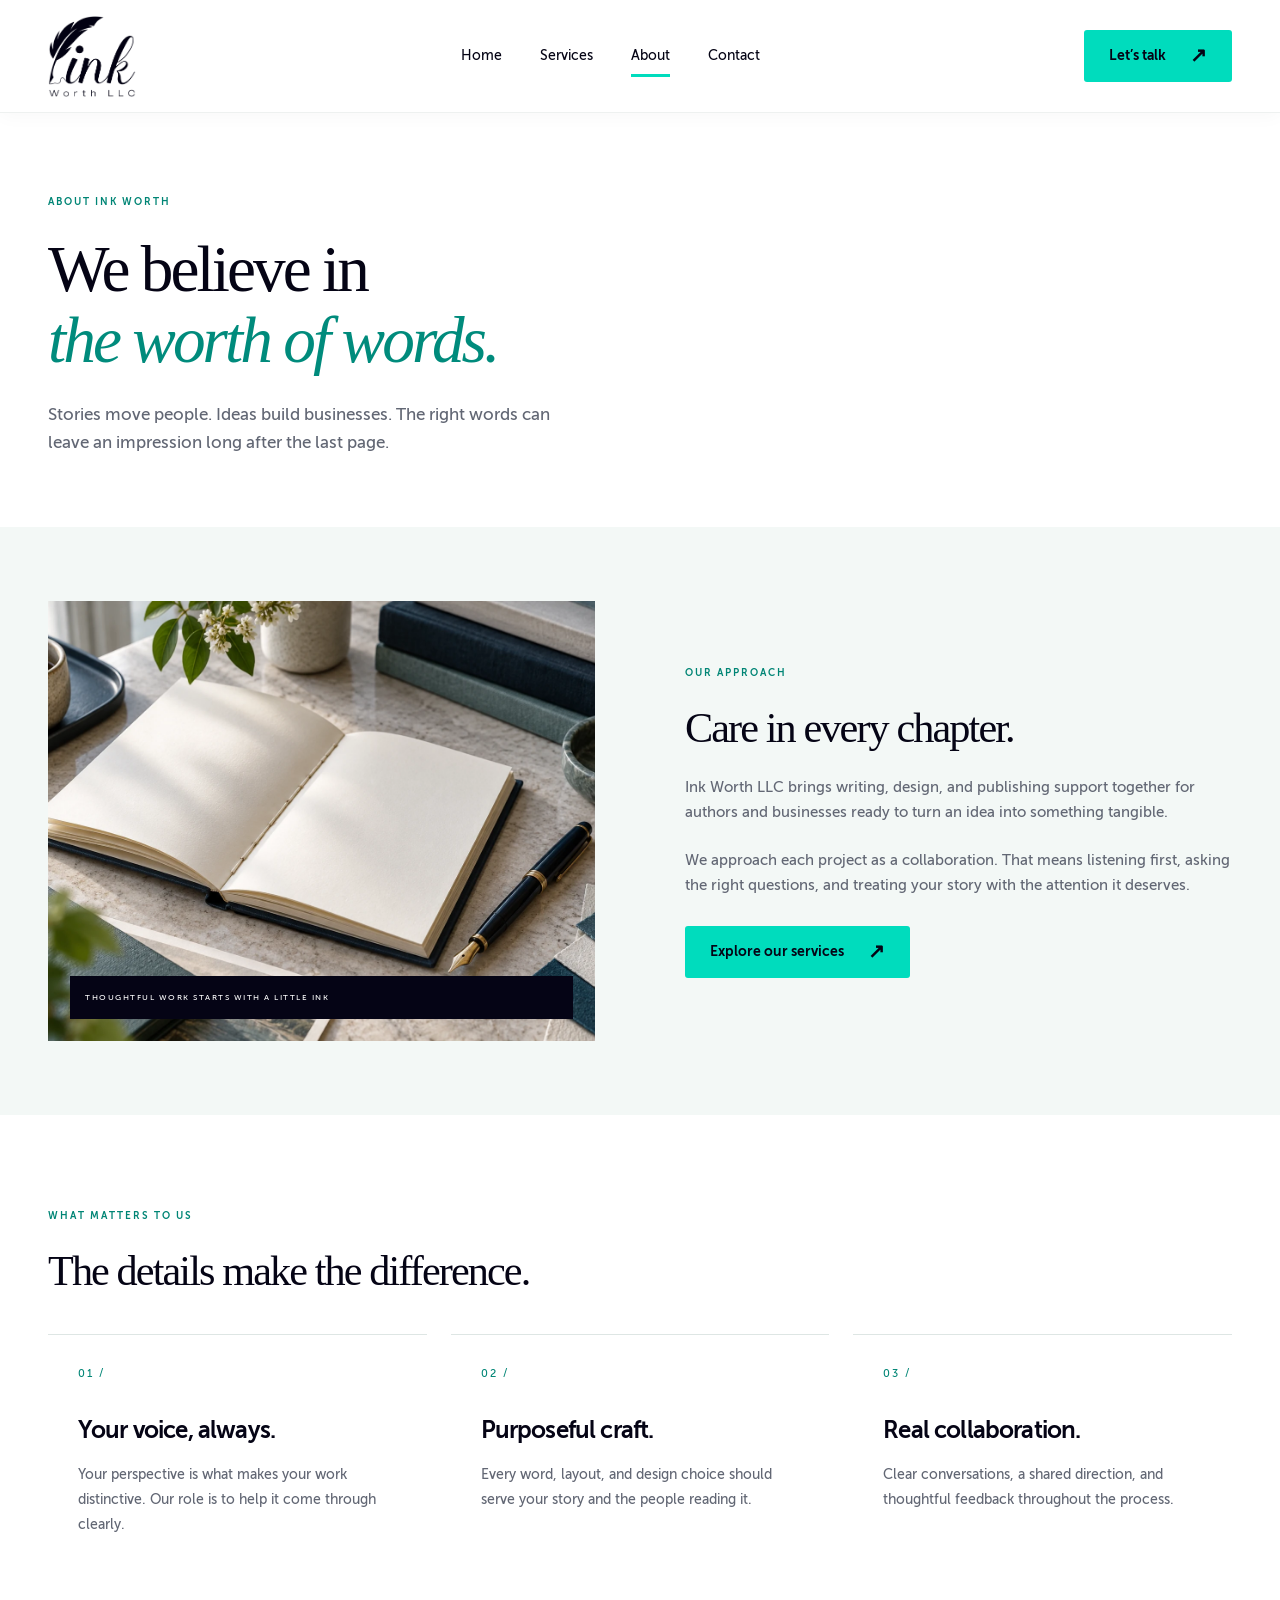
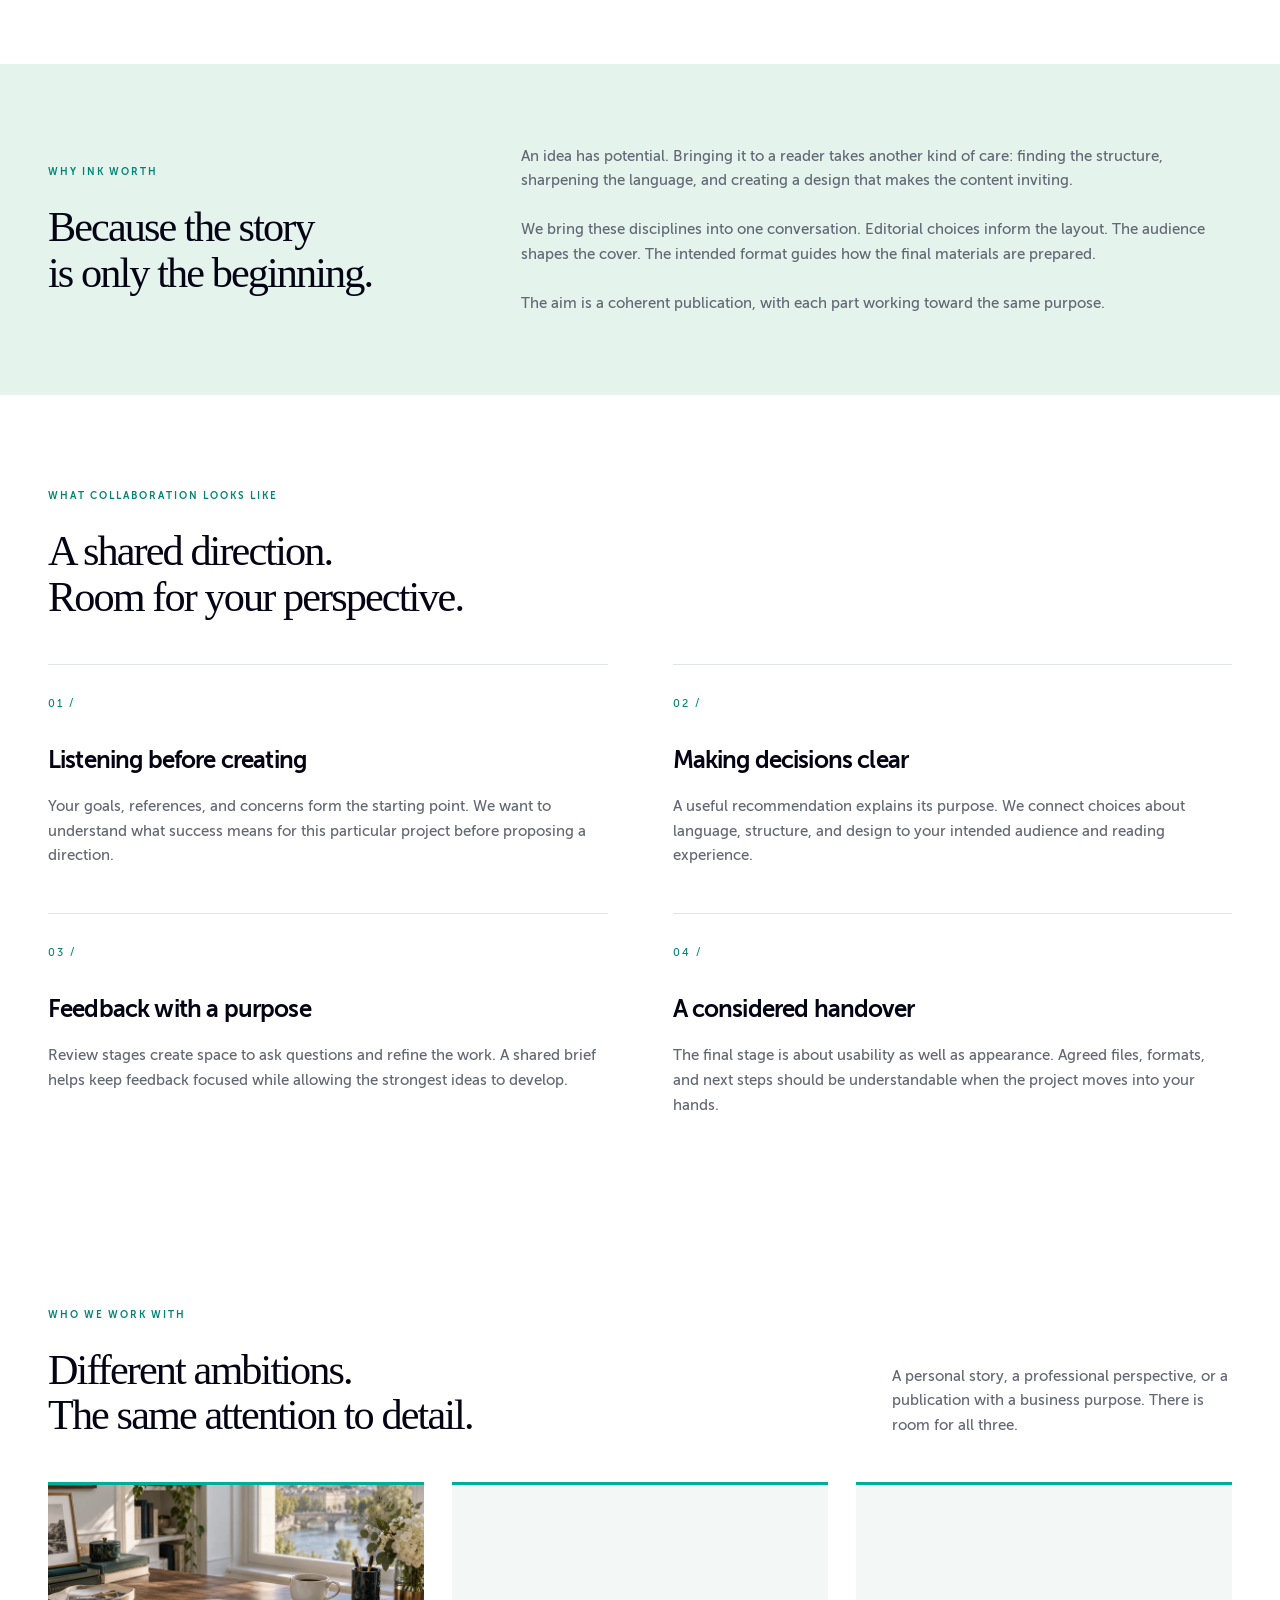
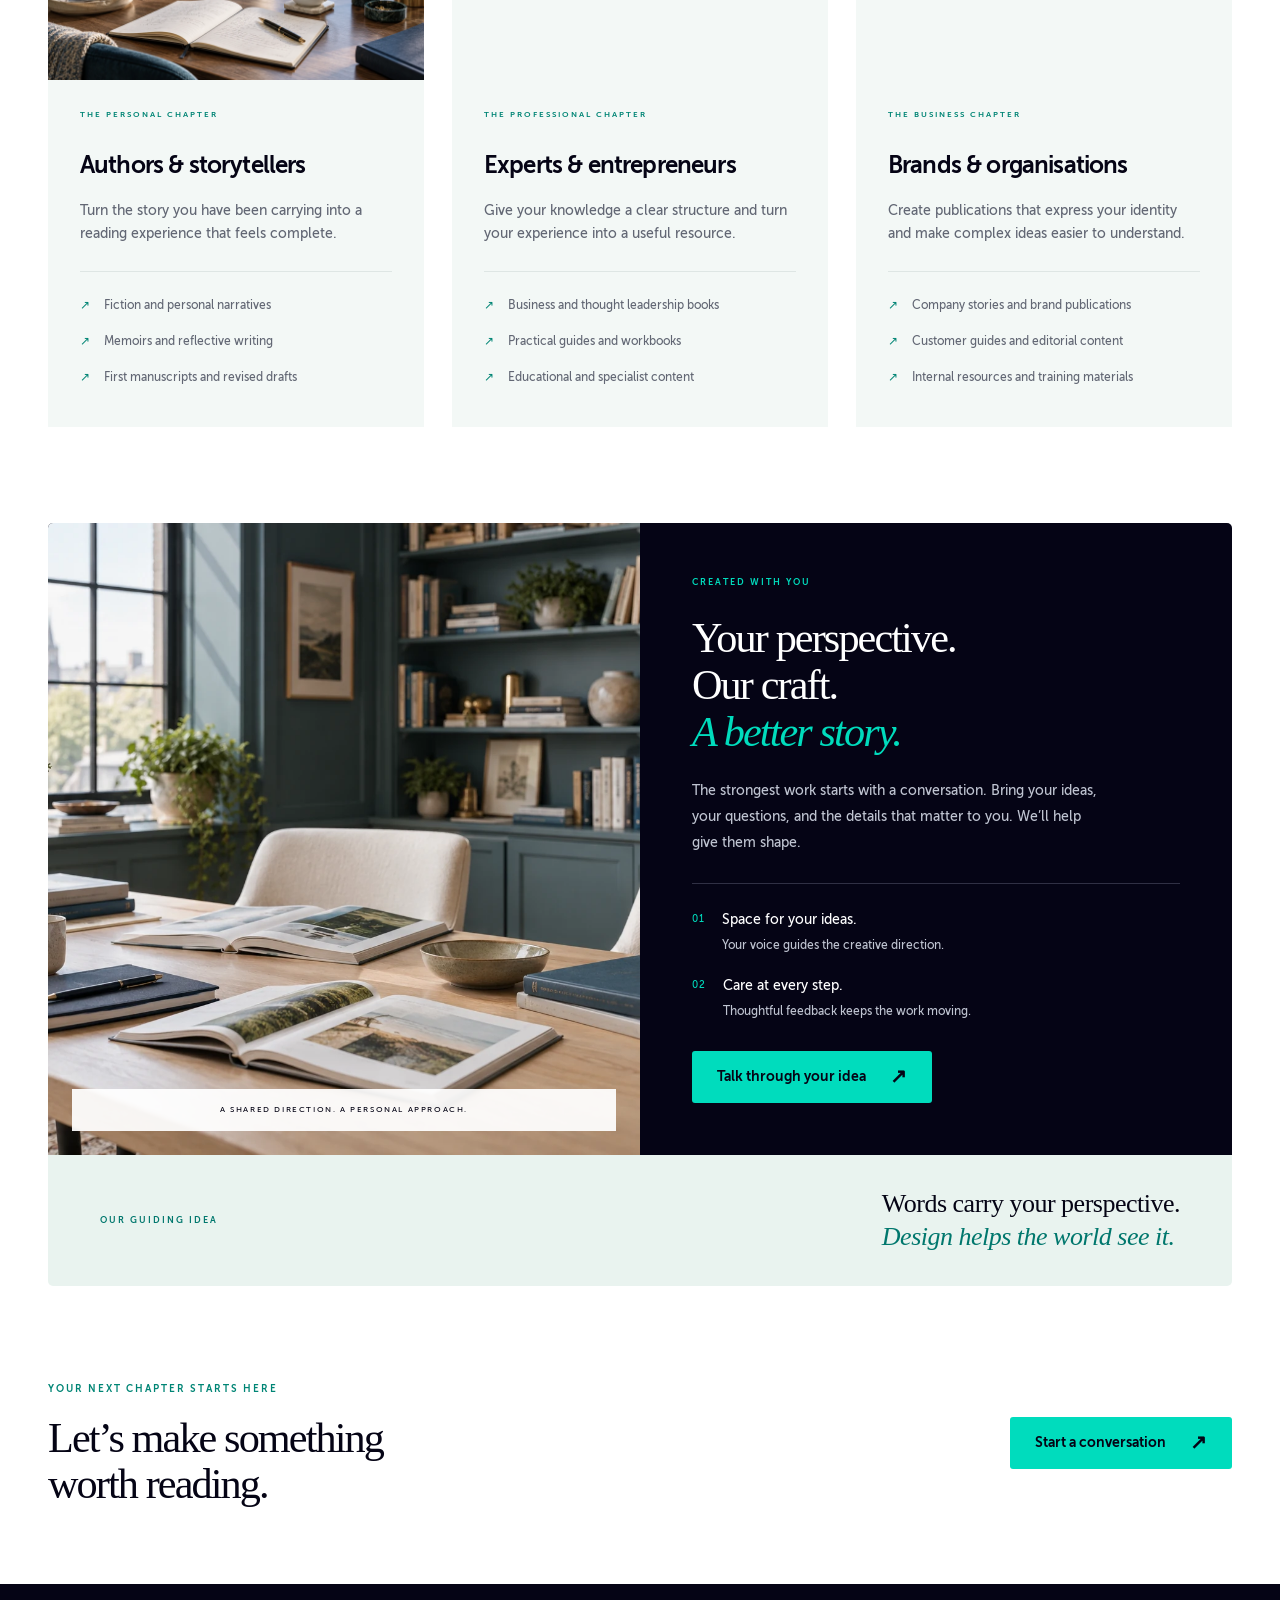
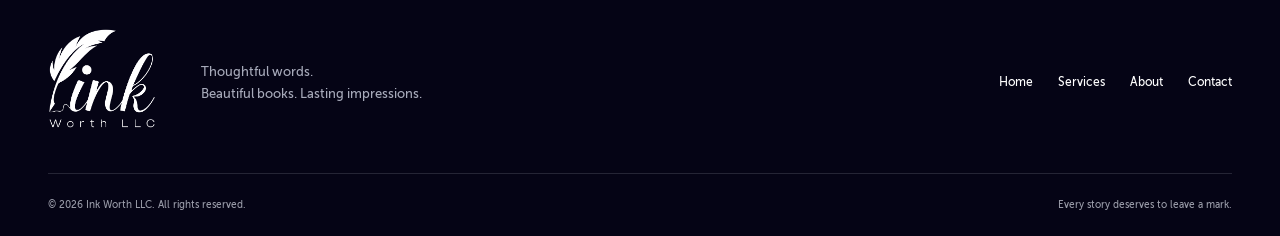
==== about.html @ 6672807a "Build Ink Worth LLC business website" ====
<!doctype html>
<html lang="en"><head><meta charset="utf-8"><meta name="viewport" content="width=device-width, initial-scale=1"><meta name="theme-color" content="#050415"><title>About | Ink Worth LLC</title><meta name="description" content="Ink Worth LLC — thoughtful writing, book design, and publishing support for authors and businesses."><link rel="icon" type="image/png" href="assets/brand/favicon.png"><link rel="stylesheet" href="assets/site.css"><script src="assets/site.js" defer></script><link rel="stylesheet" href="assets/details.css"><link rel="stylesheet" href="assets/photography.css"></head><body><a class="skip-link" href="#main">Skip to content</a><header class="site-header"><div class="container header-inner"><a class="logo" href="index.html" aria-label="Ink Worth LLC home"><img src="assets/brand/logo-dark.png" alt="Ink Worth LLC" width="88" height="81"></a><button class="menu-toggle" aria-expanded="false" aria-controls="main-nav">Menu <span aria-hidden="true">☰</span></button><nav id="main-nav" aria-label="Main navigation"><a href="index.html">Home</a><a href="services.html">Services</a><a href="about.html" aria-current="page">About</a><a href="contact.html">Contact</a></nav><a class="button header-cta" href="contact.html">Let’s talk <span aria-hidden="true">↗</span></a></div></header><main id="main"><section class="page-intro container"><span class="eyebrow">ABOUT INK WORTH</span><h1>We believe in<br><em>the worth of words.</em></h1><p>Stories move people. Ideas build businesses. The right words can leave an impression long after the last page.</p></section><section class="about-preview"><div class="container split"><div class="editorial-photo"><img class="" src="assets/photos/editorial-craft.webp" alt="An open stitched book and fountain pen on pale stone" width="1536" height="1024" loading="lazy" decoding="async"><span class="image-label">THOUGHTFUL WORK STARTS WITH A LITTLE INK</span></div><div><span class="eyebrow">OUR APPROACH</span><h2>Care in every chapter.</h2><p>Ink Worth LLC brings writing, design, and publishing support together for authors and businesses ready to turn an idea into something tangible.</p><p>We approach each project as a collaboration. That means listening first, asking the right questions, and treating your story with the attention it deserves.</p><a class="button " href="services.html">Explore our services<span aria-hidden="true">↗</span></a></div></div></section><section class="section container"><span class="eyebrow">WHAT MATTERS TO US</span><h2>The details make the difference.</h2><div class="cards"><div class="value-card"><span class="card-number">01 /</span><h3>Your voice, always.</h3><p>Your perspective is what makes your work distinctive. Our role is to help it come through clearly.</p></div><div class="value-card"><span class="card-number">02 /</span><h3>Purposeful craft.</h3><p>Every word, layout, and design choice should serve your story and the people reading it.</p></div><div class="value-card"><span class="card-number">03 /</span><h3>Real collaboration.</h3><p>Clear conversations, a shared direction, and thoughtful feedback throughout the process.</p></div></div></section><section class="editorial-band"><div class="container split"><div><span class="eyebrow">WHY INK WORTH</span><h2>Because the story<br>is only the beginning.</h2></div><div><p>An idea has potential. Bringing it to a reader takes another kind of care: finding the structure, sharpening the language, and creating a design that makes the content inviting.</p><p>We bring these disciplines into one conversation. Editorial choices inform the layout. The audience shapes the cover. The intended format guides how the final materials are prepared.</p><p>The aim is a coherent publication, with each part working toward the same purpose.</p></div></div></section><section class="section container"><div class="section-heading"><div><span class="eyebrow">WHAT COLLABORATION LOOKS LIKE</span><h2>A shared direction.<br>Room for your perspective.</h2></div></div><div class="principle-grid"><article><span class="card-number">01 /</span><h3>Listening before creating</h3><p>Your goals, references, and concerns form the starting point. We want to understand what success means for this particular project before proposing a direction.</p></article><article><span class="card-number">02 /</span><h3>Making decisions clear</h3><p>A useful recommendation explains its purpose. We connect choices about language, structure, and design to your intended audience and reading experience.</p></article><article><span class="card-number">03 /</span><h3>Feedback with a purpose</h3><p>Review stages create space to ask questions and refine the work. A shared brief helps keep feedback focused while allowing the strongest ideas to develop.</p></article><article><span class="card-number">04 /</span><h3>A considered handover</h3><p>The final stage is about usability as well as appearance. Agreed files, formats, and next steps should be understandable when the project moves into your hands.</p></article></div></section><section class="section container"><div class="section-heading"><div><span class="eyebrow">WHO WE WORK WITH</span><h2>Different ambitions.<br>The same attention to detail.</h2></div><p>A personal story, a professional perspective, or a publication with a business purpose. There is room for all three.</p></div><div class="audience-grid"><article class="audience-card"><div class="audience-photo"><img class="" src="assets/photos/author-desk.webp" alt="A quiet author workspace beside a sunlit window" width="1536" height="1024" loading="lazy" decoding="async"></div><span class="eyebrow">THE PERSONAL CHAPTER</span><h3>Authors & storytellers</h3><p>Turn the story you have been carrying into a reading experience that feels complete.</p><ul class="check-list"><li>Fiction and personal narratives</li><li>Memoirs and reflective writing</li><li>First manuscripts and revised drafts</li></ul></article><article class="audience-card"><div class="audience-photo"><img class="" src="assets/photos/expert-workbook.webp" alt="A structured workbook with teal tabs and a laptop" width="1536" height="1024" loading="lazy" decoding="async"></div><span class="eyebrow">THE PROFESSIONAL CHAPTER</span><h3>Experts & entrepreneurs</h3><p>Give your knowledge a clear structure and turn your experience into a useful resource.</p><ul class="check-list"><li>Business and thought leadership books</li><li>Practical guides and workbooks</li><li>Educational and specialist content</li></ul></article><article class="audience-card"><div class="audience-photo"><img class="" src="assets/photos/brand-publication.webp" alt="An editorial brochure and presentation folder on a meeting table" width="1536" height="1024" loading="lazy" decoding="async"></div><span class="eyebrow">THE BUSINESS CHAPTER</span><h3>Brands & organisations</h3><p>Create publications that express your identity and make complex ideas easier to understand.</p><ul class="check-list"><li>Company stories and brand publications</li><li>Customer guides and editorial content</li><li>Internal resources and training materials</li></ul></article></div></section><section class="container collaboration-section" id="collaboration" aria-labelledby="collaboration-title"><div class="collaboration-layout"><div class="collaboration-image"><img class="" src="assets/photos/studio-conversation.webp" alt="Books and notebooks arranged in a bright, welcoming publishing studio" width="1536" height="1024" loading="lazy" decoding="async"><span class="collaboration-image-note">A SHARED DIRECTION. A PERSONAL APPROACH.</span></div><div class="collaboration-copy"><span class="eyebrow">CREATED WITH YOU</span><h2 id="collaboration-title">Your perspective.<br>Our craft.<br><em>A better story.</em></h2><p>The strongest work starts with a conversation. Bring your ideas, your questions, and the details that matter to you. We’ll help give them shape.</p><div class="collaboration-points"><div><span aria-hidden="true">01</span><p><strong>Space for your ideas.</strong>Your voice guides the creative direction.</p></div><div><span aria-hidden="true">02</span><p><strong>Care at every step.</strong>Thoughtful feedback keeps the work moving.</p></div></div><a class="button" href="contact.html">Talk through your idea <span aria-hidden="true">↗</span></a></div></div><div class="collaboration-principle"><span class="eyebrow">OUR GUIDING IDEA</span><p>Words carry your perspective.<br><em>Design helps the world see it.</em></p></div></section><section class="cta container"><div><span class="eyebrow">YOUR NEXT CHAPTER STARTS HERE</span><h2>Let’s make something<br>worth reading.</h2></div><a class="button " href="contact.html">Start a conversation<span aria-hidden="true">↗</span></a></section></main><footer><div class="container footer-top"><a href="index.html" aria-label="Ink Worth LLC home"><img src="assets/brand/logo-light.png" width="108" height="100" alt="Ink Worth LLC"></a><p>Thoughtful words.<br>Beautiful books. Lasting impressions.</p><nav aria-label="Footer navigation"><a href="index.html">Home</a><a href="services.html">Services</a><a href="about.html" aria-current="page">About</a><a href="contact.html">Contact</a></nav></div><div class="container footer-bottom"><span>© 2026 Ink Worth LLC. All rights reserved.</span><span>Every story deserves to leave a mark.</span></div></footer></body></html>
---- assets/site.css ----
@font-face{font-family:Museo;src:url('../media/fonts/MuseoSans/woff2/MuseoSans_500.woff2') format('woff2');font-weight:400;font-display:swap}@font-face{font-family:Museo;src:url('../media/fonts/MuseoSans/woff2/MuseoSans_700.woff2') format('woff2');font-weight:700;font-display:swap}
:root{--ink:#050415;--mint:#00dcbd;--cyan:#00b1d0;--muted:#626774;--line:#dee6e4;--paper:#f3f8f6}*{box-sizing:border-box}html{scroll-behavior:smooth;scroll-padding-top:115px}body{margin:0;color:var(--ink);background:#fff;font-family:Museo,Arial,sans-serif;font-size:16px;line-height:1.65}a{color:inherit;text-decoration:none}button,input,select,textarea{font:inherit}button,a,input,select,textarea{-webkit-tap-highlight-color:transparent}a:focus-visible,button:focus-visible{outline:3px solid #008e84;outline-offset:6px}img{max-width:100%;object-fit:contain}h1,h2,h3,p{margin:0}h1,h2{font-family:Georgia,'Times New Roman',serif;font-weight:400;letter-spacing:-.045em;line-height:1.08}h1{font-size:clamp(52px,5.6vw,82px)}h2{font-size:clamp(35px,3.3vw,48px)}h3{font-size:24px;line-height:1.3;letter-spacing:-.035em}p{color:var(--muted)}.container{width:min(1200px,calc(100% - 96px));margin-inline:auto}.site-header{background:#fff;position:relative;z-index:10;border-bottom:1px solid #eef1f0}.header-inner{height:112px;display:flex;align-items:center;justify-content:space-between}.logo{display:flex;align-items:center}.logo img{width:88px;height:81px}.header-inner nav{display:flex;gap:38px}.header-inner nav a{font-size:14px;position:relative;padding:12px 0}.header-inner nav a[aria-current=page]:after{content:'';position:absolute;height:3px;background:var(--mint);bottom:3px;left:0;right:0}.button{display:inline-flex;align-items:center;justify-content:space-between;gap:24px;padding:15px 24px;font-size:14px;font-weight:700;line-height:1.4;background:var(--mint);color:var(--ink);border:1px solid transparent;border-radius:3px;cursor:pointer;transition:background .2s,transform .2s}.button:hover{background:#18edce;transform:translateY(-2px)}.button span{font-size:20px;line-height:1}.button.secondary{background:transparent;border-color:#cfd6d5}.button.secondary:hover{background:#eef9f6}.header-cta{min-width:141px}.menu-toggle{display:none}.hero{background:var(--ink);color:#fff;overflow:hidden}.hero-grid{display:grid;grid-template-columns:1.05fr 1fr;min-height:659px;align-items:center;gap:32px}.hero-copy{padding:62px 0}.eyebrow{display:block;font-size:10px;font-weight:700;letter-spacing:2px;line-height:1.7;margin-bottom:24px}.hero .eyebrow{color:#b8d6d3;font-size:9px;letter-spacing:1.6px}.dot{display:inline-block;width:6px;height:6px;border-radius:50%;background:var(--mint);margin-right:9px}.hero h1 em,.page-intro h1 em{font-weight:400;color:var(--mint)}.hero p{color:#b9bbc8;max-width:425px;margin-top:26px;font-size:16px}.hero-actions{display:flex;gap:14px;margin-top:32px;flex-wrap:wrap}.hero .secondary{border-color:#4b4b5d;color:white}.hero .secondary:hover{background:#242338}.hero-note{display:flex;gap:22px;font-size:8px;letter-spacing:1.4px;color:#9295aa;margin-top:42px}.book-scene{position:relative;height:555px;isolation:isolate;perspective:1500px}.orbit{position:absolute;border:1px solid #28403e;border-radius:50%;width:480px;height:480px;left:20px;top:35px;z-index:-1}.orbit-two{width:360px;height:360px;left:80px;top:95px;border-style:dashed;border-color:#263137}.scene-label{position:absolute;right:3px;top:29px;font-size:8px;letter-spacing:2px;color:#8b9c9f}.book{position:absolute;width:240px;height:345px;padding:26px 25px;box-shadow:18px 25px 36px #0006;border-radius:2px 5px 5px 2px;border-left:5px solid #ffffff18}.book:after{content:'';position:absolute;left:3px;right:3px;height:9px;bottom:-8px;background:repeating-linear-gradient(#dfdfd0 0px,#dfdfd0 1px,#fff 1px,#fff 2px);transform:skewX(-35deg);transform-origin:top;border-radius:0 0 3px 3px}.book-back{left:15px;top:117px;background:#c6eadf;color:#16423b;transform:rotate(-14deg);height:327px;width:227px}.book-kicker{font-size:6px;letter-spacing:1.7px;display:block}.book-title{font-family:Georgia,serif;font-size:43px;line-height:1.05;letter-spacing:-2px;margin-top:27px}.book-bottom{position:absolute;left:25px;bottom:23px;font-size:6px;letter-spacing:2px}.book-lines{margin-top:25px;width:145px;height:125px;border-radius:80% 0 80% 0;background:repeating-radial-gradient(ellipse at bottom left,transparent 0,transparent 9px,#467d66 10px,#467d66 11px)}.book-front{left:205px;top:89px;transform:rotate(11deg);background:#0c3e3c;border-color:#25625b;color:#e5fff4;width:251px;height:360px}.book-front .book-title{font-size:58px;margin-top:25px}.book-title i{color:var(--mint);font-weight:400}.book-front img{position:absolute;width:60px;height:55px;right:24px;bottom:25px}.cover-rule{height:1px;background:#77ad9155;margin-top:25px}.scene-caption{position:absolute;bottom:33px;left:90px;transform:rotate(-4deg);font-size:11px;color:#c5d4cf}.spark{color:var(--mint);font-size:29px;vertical-align:middle;margin-right:12px}.focus-strip{background:#eaf5f1}.focus-strip .container{min-height:75px;display:flex;align-items:center;justify-content:space-between;gap:20px}.focus-strip span{font-size:10px;letter-spacing:1.8px}.focus-strip span:first-child{font-family:Georgia,serif;font-size:16px;font-style:italic;letter-spacing:0}.focus-strip b{color:#008975;font-size:18px;font-weight:400}.section{padding-top:92px;padding-bottom:96px}.section-heading{display:flex;justify-content:space-between;align-items:flex-end;gap:45px;margin-bottom:44px}.section-heading p{max-width:340px;font-size:15px}.section .eyebrow,.split .eyebrow,.cta .eyebrow,.page-intro .eyebrow{color:#008575}.cards{display:grid;grid-template-columns:repeat(3,1fr);gap:24px;margin-top:40px}.service-card{padding:30px;border:1px solid var(--line);border-radius:3px;transition:background .2s,border-color .2s}.service-card:hover{background:var(--paper);border-color:#88b9ac}.card-number{display:block;font-size:11px;letter-spacing:2px;color:#008575;margin-bottom:32px}.cards h3{margin-bottom:16px}.cards p{font-size:14px;line-height:1.8}.text-link{display:inline-flex;align-items:center;gap:24px;font-size:13px;font-weight:700;margin-top:28px}.text-link span{font-size:23px;color:#008575}.about-preview{background:var(--paper);padding:74px 0}.split{display:grid;grid-template-columns:1fr 1fr;gap:90px;align-items:center}.split p{margin-top:24px;font-size:15px}.split .button{margin-top:28px}.brand-panel{background:#deede7;min-height:365px;display:flex;flex-direction:column;align-items:center;justify-content:center;padding:38px;gap:27px}.brand-panel img{width:220px;height:auto}.brand-panel span{font-size:8px;letter-spacing:1.6px;text-align:center}.cta{padding-top:78px;padding-bottom:78px;display:flex;align-items:center;justify-content:space-between;gap:30px}.cta .eyebrow{margin-bottom:18px}footer{background:var(--ink);color:white;padding:44px 0 23px}.footer-top{display:flex;align-items:center;gap:45px}.footer-top p{font-size:13px;color:#a7aaba}.footer-top nav{display:flex;gap:25px;margin-left:auto;font-size:12px}.footer-bottom{border-top:1px solid #252535;margin-top:36px;padding-top:23px;display:flex;justify-content:space-between;color:#999ba8;font-size:10px}.skip-link{position:fixed;top:-80px;left:15px;z-index:100;background:var(--mint);padding:12px}.skip-link:focus{top:10px}.page-intro{padding-top:80px;padding-bottom:70px}.page-intro h1{font-size:clamp(48px,5.1vw,72px)}.page-intro h1 em{color:#008b7c}.page-intro p{max-width:540px;margin-top:26px;font-size:17px}.service-detail{border-top:1px solid var(--line);padding:52px 0;display:grid;grid-template-columns:70px 1fr auto;gap:32px;align-items:start;scroll-margin-top:25px}.service-detail h2{font-size:36px}.service-detail p{max-width:580px;margin-top:22px;font-size:15px}.detail-number{font-family:Georgia,serif;font-size:35px;color:#008575}.check-list{padding:0;list-style:none;margin:26px 0 0;color:var(--muted);font-size:14px}.check-list li{padding:8px 0}.check-list li:before{content:'↗';color:#008575;margin-right:14px}.process{background:var(--paper);margin-top:35px}.process .cards{gap:55px}.value-card{padding:30px;border-top:1px solid var(--line)}.contact-grid{display:grid;grid-template-columns:.85fr 1.3fr;gap:85px;padding-bottom:90px}.contact-grid h2{font-size:34px}.contact-grid aside>p{margin-top:24px;font-size:15px}.contact-note{margin-top:35px;padding-top:30px;border-top:1px solid var(--line)}.contact-note .eyebrow{margin-bottom:0}.contact-note .check-list{margin-top:12px}.contact-logo{margin-top:32px}.contact-grid form{background:var(--paper);padding:36px;border:1px solid var(--line);border-radius:4px}label{display:block;font-size:13px;margin-bottom:22px}label span{color:#008575}input,select,textarea{display:block;width:100%;border:1px solid #cdd8d4;border-radius:3px;padding:12px;background:white;color:var(--ink);margin-top:8px;font-size:14px}textarea{resize:vertical;min-height:140px}input:focus,select:focus,textarea:focus{outline:2px solid #008575;outline-offset:2px}.form-row{display:grid;grid-template-columns:1fr 1fr;gap:20px}.form-hint{font-size:12px;margin-bottom:20px}#form-status{font-size:13px;margin-top:16px;color:#006c60}#form-status:empty{display:none}
@media(min-width:1450px){.hero-grid{min-height:710px}.book-scene{transform:scale(1.07)}}@media(max-width:1050px){.container{width:calc(100% - 56px)}.hero-grid{grid-template-columns:1fr 1fr;gap:0}.book-scene{transform:scale(.8);transform-origin:center left;margin-right:-65px}.hero h1{font-size:65px}.hero-actions{gap:12px}.hero-actions .button{font-size:12px;padding:14px 17px}.split{gap:45px}.contact-grid{gap:40px}.service-detail{grid-template-columns:45px 1fr}.service-detail>.button{grid-column:2;justify-self:start}.hero-note{gap:12px;font-size:7px}}
@media(max-width:760px){.container{width:calc(100% - 40px)}.header-inner{height:90px}.logo img{height:65px;width:71px}.header-cta{margin-left:auto;margin-right:20px;min-width:auto;padding:12px 16px}.menu-toggle{display:flex;gap:10px;align-items:center;order:3;background:none;border:0;font-size:13px;padding:10px 0;cursor:pointer}.header-inner nav{display:none;position:absolute;top:90px;left:0;right:0;background:white;flex-direction:column;gap:0;padding:20px}.header-inner nav.is-open{display:flex;border-bottom:1px solid var(--line);box-shadow:0 15px 20px #0001}.header-inner nav a{padding:13px}.header-inner nav a[aria-current=page]:after{right:auto;left:13px;width:25px}.hero-grid{grid-template-columns:1fr}.hero-copy{padding:47px 0 10px}.hero h1{font-size:65px}.hero .eyebrow{font-size:8px}.hero p{font-size:15px}.hero-note{margin-top:28px}.book-scene{width:490px;justify-self:center;transform:scale(.78);transform-origin:center center;margin:-26px 0 -48px;height:510px}.scene-caption{bottom:4px}.focus-strip .container{padding:22px 0;flex-wrap:wrap;justify-content:center;gap:12px 20px}.focus-strip span:first-child{width:100%;text-align:center;margin-bottom:6px}.focus-strip span{font-size:8px}.focus-strip b{font-size:12px}.section{padding-top:58px;padding-bottom:58px}.section-heading{display:block}.section-heading p{margin-top:22px}.cards{grid-template-columns:1fr;gap:18px;margin-top:30px}.card-number{margin-bottom:20px}.service-card{padding:27px}.split{grid-template-columns:1fr;gap:38px}.brand-panel{min-height:310px}.about-preview{padding:45px 0}.cta{padding-top:55px;padding-bottom:55px;align-items:flex-start;flex-direction:column}.footer-top{flex-wrap:wrap;gap:25px}.footer-top img{width:85px;height:auto}.footer-top nav{margin-left:0;width:100%;justify-content:space-between}.footer-bottom{gap:12px;flex-direction:column}.page-intro{padding-top:55px;padding-bottom:48px}.page-intro h1{font-size:48px}.page-intro p{font-size:16px}.service-detail{gap:17px;grid-template-columns:30px 1fr;padding:36px 0}.service-detail h2{font-size:31px}.detail-number{font-size:24px}.process .cards{gap:32px}.value-card{padding:22px 0}.contact-grid{grid-template-columns:1fr;gap:32px;padding-bottom:55px}.contact-logo{display:none}.contact-grid form{padding:24px}.form-row{grid-template-columns:1fr;gap:0}}
@media(max-width:760px){.hero-grid{grid-template-columns:minmax(0,1fr)}.hero-copy{min-width:0}.hero h1{font-size:clamp(48px,15vw,65px)}.book-scene{transform:scale(.7)}.hero p{max-width:100%}}
@media(max-width:360px){.book-scene{transform:scale(.6);margin-top:-55px;margin-bottom:-75px}.hero-note{font-size:6px;gap:10px}.header-cta{margin-right:14px}}
:root{--header-height:113px;--sticky-top:calc(var(--header-height) + 20px)}
html{scroll-padding-top:var(--sticky-top)}
.site-header{position:sticky;top:0;z-index:100;box-shadow:0 3px 18px #05041508}
@media(max-width:760px){:root{--header-height:91px}.header-inner nav{top:100%;max-height:calc(100svh - var(--header-height));overflow-y:auto}}
@media(prefers-reduced-motion:reduce){html{scroll-behavior:auto}*{transition:none!important}}
---- assets/details.css ----
.journey{background:var(--ink);color:#fff}.journey .eyebrow{color:var(--mint)}.journey .section-heading p,.journey-step p{color:#b9bbc8}.journey-grid{display:grid;grid-template-columns:repeat(4,minmax(0,1fr));gap:35px;margin-top:60px}.step-index{display:block;font-family:Georgia,serif;font-size:46px;color:var(--mint);border-bottom:1px solid #3a4350;padding-bottom:24px;margin-bottom:28px}.journey-step h3{font-size:21px;margin-bottom:17px}.journey-step p{font-size:14px}.audience-grid{display:grid;grid-template-columns:repeat(3,minmax(0,1fr));gap:28px}.audience-card{padding:32px;background:var(--paper);border-top:3px solid #00ae98}.audience-card .eyebrow{font-size:8px;margin-bottom:28px}.audience-card h3{margin-bottom:18px}.audience-card p{font-size:14px}.audience-card .check-list{font-size:12px;border-top:1px solid var(--line);padding-top:16px}.showcase{background:#eef4f1}.format-grid{display:grid;grid-template-columns:repeat(3,minmax(0,1fr));gap:30px}.format-art{min-height:335px;display:flex;align-items:center;justify-content:center;margin-bottom:27px;overflow:hidden}.art-story{background:#dce9e2}.art-guide{background:#d1e4e2}.art-workbook{background:#e5e6de}.mini-cover{position:relative;display:flex;flex-direction:column;width:190px;height:265px;padding:24px;background:#173e3b;color:#e4f3e7;border-left:5px solid #ffffff30;box-shadow:12px 20px 22px #071d292b;transform:rotate(-8deg);transition:transform .45s,box-shadow .45s}.mini-cover:after{content:'';position:absolute;bottom:-5px;height:5px;left:0;right:3px;background:repeating-linear-gradient(#faf8ed 0px,#faf8ed 1px,#bbbbae 1px,#bbbbae 2px)}.mini-cover small{font-size:6px;letter-spacing:1.3px}.mini-cover strong{font-family:Georgia,serif;font-weight:400;font-size:35px;line-height:1.12;letter-spacing:-1px;margin-top:36px}.mini-cover i{color:#00dfb7}.mini-cover>span{margin-top:auto;font-size:6px;letter-spacing:1.1px}.art-guide .mini-cover{background:#ecf6e8;color:#153d3a;transform:rotate(7deg)}.art-guide .mini-cover i{color:#008575}.art-workbook .mini-cover{background:#101427;color:#fff;transform:rotate(-5deg);background-image:linear-gradient(140deg,transparent 55%,#05bcaa35 55%,#05bcaa35 75%,transparent 75%)}.format-grid h3{font-size:23px;margin-bottom:14px}.format-grid p{font-size:14px}.sample-note{font-size:11px;margin-top:32px}.editorial-band{padding:80px 0;background:#e5f3ed}.editorial-band .split{grid-template-columns:.7fr 1.3fr}.large-quote{font-family:Georgia,serif;font-size:280px;line-height:.8;color:#00a58f;justify-self:center}.editorial-band p:first-child{margin-top:0}.faq-section{display:grid;grid-template-columns:.8fr 1.2fr;gap:70px}.faq-section .section-heading{align-items:flex-start;margin-bottom:0}.faq-section h2{font-size:43px}.faq-list{min-width:0}.faq-list details{border-top:1px solid #cddad5}.faq-list details:last-child{border-bottom:1px solid #cddad5}.faq-list summary{padding:23px 0;display:flex;gap:25px;align-items:center;justify-content:space-between;list-style:none;cursor:pointer;font-size:15px;font-weight:700;line-height:1.5}.faq-list summary::-webkit-details-marker{display:none}.faq-list summary span{font-size:25px;color:#008575;font-weight:400;transition:transform .25s}.faq-list details[open] summary span{transform:rotate(45deg)}.faq-list summary:focus-visible{outline:2px solid #008575;outline-offset:5px}.faq-answer{padding:0 28px 24px 0}.faq-answer p{font-size:14px;line-height:1.85}.service-notes{display:grid;gap:24px;margin-top:34px;padding-top:28px;border-top:1px solid var(--line)}.service-notes h3{font-size:17px;letter-spacing:0}.service-notes p{margin-top:10px;font-size:14px}.comparison-wrap{overflow-x:auto}table{border-collapse:collapse;width:100%;text-align:left;font-size:14px}caption{text-align:left;font-size:12px;color:var(--muted);margin-bottom:15px}th,td{padding:23px;border-bottom:1px solid var(--line);vertical-align:top}thead{background:var(--ink);color:#fff}tbody th{font-weight:700}tbody tr:nth-child(even){background:var(--paper)}td{color:var(--muted)}.principle-grid{display:grid;grid-template-columns:1fr 1fr;gap:45px 65px}.principle-grid article{border-top:1px solid var(--line);padding-top:30px}.principle-grid h3{margin-bottom:18px}.principle-grid p{font-size:15px}.mission-note{text-align:center;border-top:1px solid var(--line);padding:75px 0}.mission-note p{max-width:540px;margin:25px auto 0}.mission-note .eyebrow{color:#008575}
@media(hover:hover) and (prefers-reduced-motion:no-preference){.format-grid article:hover .mini-cover{transform:rotate(0deg) translateY(-8px);box-shadow:12px 26px 30px #071d2938}.service-card:hover{transform:translateY(-6px)}.text-link span,.button span{transition:transform .2s}.text-link:hover span,.button:hover span{transform:translate(3px,-3px)}}
@media(prefers-reduced-motion:no-preference){.service-card{transition:background .2s,border-color .2s,transform .3s}.hero-copy>*{animation:enter .75s both}.hero-copy h1{animation-delay:.1s}.hero-copy>p{animation-delay:.2s}.hero-actions{animation-delay:.3s}.hero-note{animation-delay:.4s}.book-front{animation:front-drift 4.5s ease-in-out 1}.book-back{animation:back-drift 4.5s ease-in-out 1}.orbit-two{animation:orbit-turn 4.5s ease-out 1}.page-intro>*{animation:enter .7s both}.page-intro h1{animation-delay:.1s}.page-intro p{animation-delay:.2s}.faq-list details[open] .faq-answer{animation:enter .3s ease-out}.spark{display:inline-block;animation:spark-turn 3.5s ease-out 1}}
@keyframes enter{from{opacity:0;transform:translateY(20px)}to{opacity:1;transform:translateY(0)}}@keyframes front-drift{0%,100%{transform:rotate(11deg) translateY(0)}50%{transform:rotate(8deg) translateY(-16px)}}@keyframes back-drift{0%,100%{transform:rotate(-14deg) translateY(0)}50%{transform:rotate(-10deg) translateY(12px)}}@keyframes orbit-turn{from{transform:rotate(-40deg);opacity:.3}to{transform:rotate(0);opacity:1}}@keyframes spark-turn{from{transform:rotate(-120deg)}to{transform:rotate(0)}}
@media(max-width:1050px){.journey-grid{grid-template-columns:1fr 1fr;gap:35px}.audience-grid{gap:16px}.audience-card{padding:22px}.format-grid{gap:18px}.mini-cover{width:165px;height:245px;padding:20px}.mini-cover strong{font-size:31px}.faq-section{gap:35px}.faq-section h2{font-size:36px}}
@media(max-width:760px){.audience-grid,.format-grid,.principle-grid{grid-template-columns:1fr;gap:28px}.journey-grid{grid-template-columns:1fr;gap:30px;margin-top:30px}.step-index{font-size:36px;padding-bottom:12px;margin-bottom:18px}.audience-card{padding:28px}.format-art{min-height:330px}.mini-cover{width:195px;height:270px;padding:25px}.mini-cover strong{font-size:36px}.format-grid{gap:40px}.editorial-band{padding:50px 0}.editorial-band .split{grid-template-columns:1fr;gap:25px}.large-quote{font-size:140px;line-height:.5;justify-self:start;padding-top:25px}.faq-section{grid-template-columns:1fr;gap:25px}.faq-section h2{font-size:35px}.faq-list summary{font-size:14px}.mission-note{padding:50px 0}.service-notes p{font-size:14px}th,td{padding:14px 9px;font-size:12px}.contact-grid+.process .section-heading{margin-bottom:25px}}
@media(prefers-reduced-motion:reduce){*,*::before,*::after{animation:none!important;transition:none!important}}
---- assets/photography.css ----
.hero-grid{grid-template-columns:1fr 1fr;gap:58px;padding-top:42px;padding-bottom:42px;min-height:680px}.hero-copy{padding:25px 0}.hero h1{font-size:clamp(52px,5.2vw,76px)}.hero-photograph{position:relative;height:560px;overflow:hidden;border-radius:3px}.hero-photograph>img{width:100%;height:100%;object-fit:cover;object-position:48% center}.hero-photograph:after{content:'';position:absolute;inset:0;background:linear-gradient(180deg,#06051a00 25%,#06051a26 50%,#06051aeb 100%)}.photo-caption{position:absolute;bottom:36px;left:32px;right:32px;z-index:1}.photo-caption .eyebrow{font-size:9px;color:var(--mint);margin-bottom:17px}.photo-caption p{font-family:Georgia,serif;font-size:30px;line-height:1.2;color:#fff;margin:0}.photo-caption-rule{display:block;margin-top:24px;width:70px;height:2px;background:var(--mint)}.editorial-photo{position:relative;min-width:0;overflow:hidden}.editorial-photo img{display:block;width:100%;height:440px;object-fit:cover}.image-label{position:absolute;left:22px;bottom:22px;right:22px;background:var(--ink);padding:15px;color:#fff;font-size:8px;letter-spacing:1.5px}.audience-card{overflow:hidden;padding-top:0}.audience-photo{margin:0 -32px 28px;height:195px;overflow:hidden}.audience-photo img{width:100%;height:100%;object-fit:cover}.photo-feature{display:grid;grid-template-columns:1fr 1fr;align-items:center;background:var(--paper);margin-top:38px;overflow:hidden}.feature-photo{align-self:stretch;min-height:420px;overflow:hidden}.feature-photo img{width:100%;height:100%;display:block;object-fit:cover;min-height:420px}.feature-copy{padding:52px}.feature-copy .eyebrow{font-size:9px}.feature-copy h2{font-size:42px}.feature-copy p{font-size:15px;margin-top:24px}.feature-copy .button{margin-top:28px}.photo-feature.reverse .feature-photo{order:2}.photo-feature.reverse{background:#e7f2ef}.resource-section{background:var(--paper)}.resource-grid{display:grid;grid-template-columns:repeat(3,minmax(0,1fr));gap:28px}.resource-card{background:white;border:1px solid var(--line);border-radius:3px;overflow:hidden}.resource-image{height:220px;overflow:hidden}.resource-image img{height:100%;width:100%;object-fit:cover}.resource-copy{padding:28px}.resource-copy .eyebrow{font-size:8px;margin-bottom:18px}.resource-copy h3{font-size:22px}.resource-copy p{font-size:14px;margin-top:17px}.resource-copy .text-link{font-size:12px}.service-photograph{height:230px;overflow:hidden;margin-top:28px}.service-photograph img{width:100%;height:100%;object-fit:cover}.about-photo-banner{position:relative;overflow:hidden;margin-bottom:65px}.about-photo-banner>img{display:block;width:100%;height:440px;object-fit:cover}.about-photo-banner>div{position:absolute;bottom:0;left:0;right:0;padding:65px 36px 30px;background:linear-gradient(transparent,#050415f5)}.about-photo-banner .eyebrow{color:var(--mint);font-size:9px;margin-bottom:12px}.about-photo-banner p{color:white;font-family:Georgia,serif;font-size:32px}.contact-photograph{margin-top:30px;height:220px;overflow:hidden}.contact-photograph img{width:100%;height:100%;object-fit:cover}.feature-collection{padding-bottom:65px}
@media(hover:hover) and (prefers-reduced-motion:no-preference){.feature-photo img,.audience-photo img,.resource-image img{transition:transform .8s cubic-bezier(.2,.65,.3,1)}.photo-feature:hover .feature-photo img,.audience-card:hover img,.resource-card:hover img{transform:scale(1.04)}.resource-card{transition:box-shadow .25s,transform .25s}.resource-card:hover{transform:translateY(-5px);box-shadow:0 14px 26px #0a383011}}
@media(prefers-reduced-motion:no-preference){.hero-photograph{animation:enter .85s .15s backwards}.hero-photograph>img{animation:photo-settle 4s ease-out both}}@keyframes photo-settle{from{transform:scale(1.08)}to{transform:scale(1)}}
@media(max-width:1050px){.hero-grid{gap:28px}.hero h1{font-size:58px}.hero-photograph{height:530px}.feature-copy{padding:32px}.feature-copy h2{font-size:35px}.audience-photo{margin-left:-22px;margin-right:-22px}.resource-grid{gap:18px}.resource-copy{padding:22px}.feature-photo,.feature-photo img{min-height:390px}}
@media(max-width:760px){.hero-grid{grid-template-columns:minmax(0,1fr);padding-top:24px;padding-bottom:30px;gap:30px}.hero-copy{padding:20px 0 0}.hero h1{font-size:clamp(48px,15vw,65px)}.hero-photograph{height:390px}.photo-caption{left:25px;bottom:28px}.photo-caption p{font-size:27px}.editorial-photo img{height:335px}.audience-card{padding-top:0}.audience-photo{margin-left:-28px;margin-right:-28px;height:210px}.photo-feature{grid-template-columns:minmax(0,1fr);margin-top:28px}.photo-feature.reverse .feature-photo{order:0}.feature-photo,.feature-photo img{min-height:0;height:280px}.feature-copy{padding:30px 24px}.feature-copy h2{font-size:33px}.resource-grid{grid-template-columns:1fr;gap:28px}.resource-image{height:230px}.resource-copy{padding:28px}.service-photograph{height:190px}.about-photo-banner>img{height:365px}.about-photo-banner>div{padding:65px 22px 25px}.about-photo-banner p{font-size:27px}.about-photo-banner{margin-bottom:40px}.feature-collection{padding-bottom:50px}}
.hero-photograph{background:#d6d6cb;border-radius:5px}.hero-photograph>img{object-position:center 48%}.hero-photograph:after{background:linear-gradient(180deg,transparent 65%,#05041599 100%)}.photo-caption{bottom:22px;left:24px;right:24px}.photo-caption .eyebrow{color:#fff;font-size:8px;letter-spacing:1.6px;background:#050415db;display:inline-block;padding:10px 13px;margin:0}.photo-caption p,.photo-caption-rule{display:none}
.feature-photo img[src$="publishing-studio.png"]{object-position:center 48%}.resource-image img[src$="publishing-studio.png"]{object-position:center 42%}.service-photograph img[src$="publishing-studio.png"]{object-position:center 45%}
.service-photograph{height:clamp(260px,24vw,340px);border-radius:3px}.service-notes>div{padding:4px 0}.hero-photograph>img[src$="banner-branded.webp"]{object-position:center 48%}
@media(max-width:760px){.service-photograph{height:220px}.service-notes>div{padding:8px 0}}
.collaboration-section{margin-top:0;margin-bottom:16px;scroll-margin-top:30px}.collaboration-layout{display:grid;grid-template-columns:1fr 1fr;background:var(--ink);border-radius:5px 5px 0 0;overflow:hidden}.collaboration-image{position:relative;min-height:580px;overflow:hidden}.collaboration-image>img{display:block;position:absolute;inset:0;width:100%;height:100%;object-fit:cover;object-position:47% center}.collaboration-image-note{position:absolute;bottom:24px;left:24px;right:24px;padding:14px 18px;background:#ffffffed;color:var(--ink);font-size:8px;letter-spacing:1.6px;text-align:center}.collaboration-copy{padding:52px;color:#fff}.collaboration-copy>.eyebrow{color:var(--mint);font-size:9px;margin-bottom:23px}.collaboration-copy h2{font-size:clamp(36px,3.3vw,48px);line-height:1.12}.collaboration-copy h2 em{color:var(--mint);font-weight:400}.collaboration-copy>p{font-size:14px;color:#bfc4d1;margin-top:23px;line-height:1.85;max-width:415px}.collaboration-points{border-top:1px solid #303044;margin-top:27px;padding-top:24px;display:grid;gap:19px}.collaboration-points>div{display:flex;align-items:flex-start;gap:17px}.collaboration-points>div>span{color:var(--mint);font-size:10px;letter-spacing:1px;padding-top:3px}.collaboration-points p{color:#bfc4d1;font-size:12px;line-height:1.7}.collaboration-points strong{display:block;color:white;font-size:14px;font-weight:400;margin-bottom:3px}.collaboration-copy>.button{margin-top:29px}.collaboration-principle{display:flex;align-items:center;justify-content:space-between;gap:30px;padding:32px 52px;background:#e9f3ef;border-radius:0 0 5px 5px}.collaboration-principle .eyebrow{color:#00776d;margin:0;font-size:9px}.collaboration-principle>p{font-family:Georgia,serif;font-size:26px;line-height:1.3;letter-spacing:-.5px;color:var(--ink)}.collaboration-principle em{color:#00776d}
@media(max-width:1050px){.collaboration-copy{padding:36px}.collaboration-principle{padding:28px 36px}.collaboration-image{min-height:560px}}
@media(max-width:760px){.collaboration-layout{grid-template-columns:minmax(0,1fr)}.collaboration-image{min-height:0;height:285px}.collaboration-image>img{object-position:center 56%}.collaboration-copy{padding:33px 27px}.collaboration-copy h2{font-size:39px}.collaboration-copy>p{font-size:14px}.collaboration-image-note{left:17px;right:17px;bottom:17px;padding:12px 10px;font-size:7px;letter-spacing:1.2px}.collaboration-principle{align-items:flex-start;flex-direction:column;padding:28px 27px;gap:17px}.collaboration-principle>p{font-size:24px}.collaboration-section{margin-bottom:0}.collaboration-copy>.button{max-width:100%;font-size:13px}}
@media(prefers-reduced-motion:reduce){.hero-photograph,.hero-photograph>img{animation:none!important}}
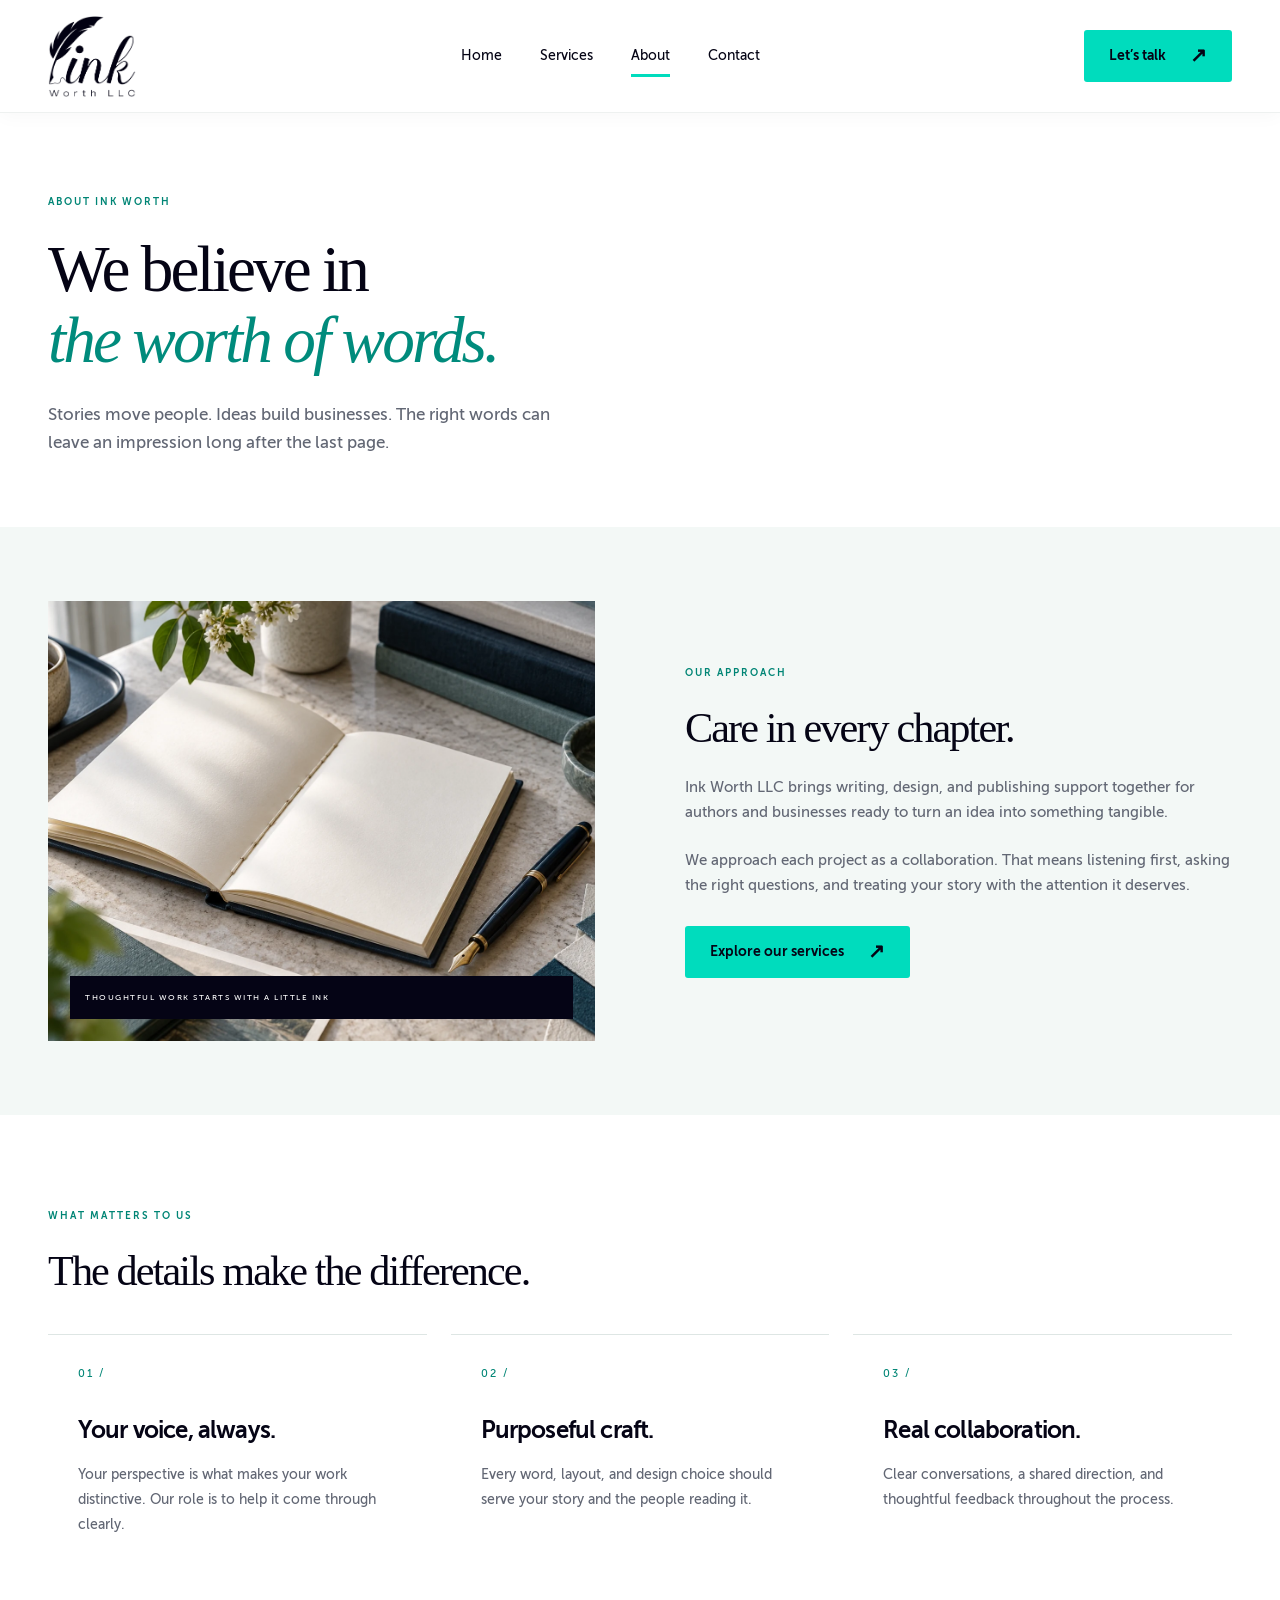
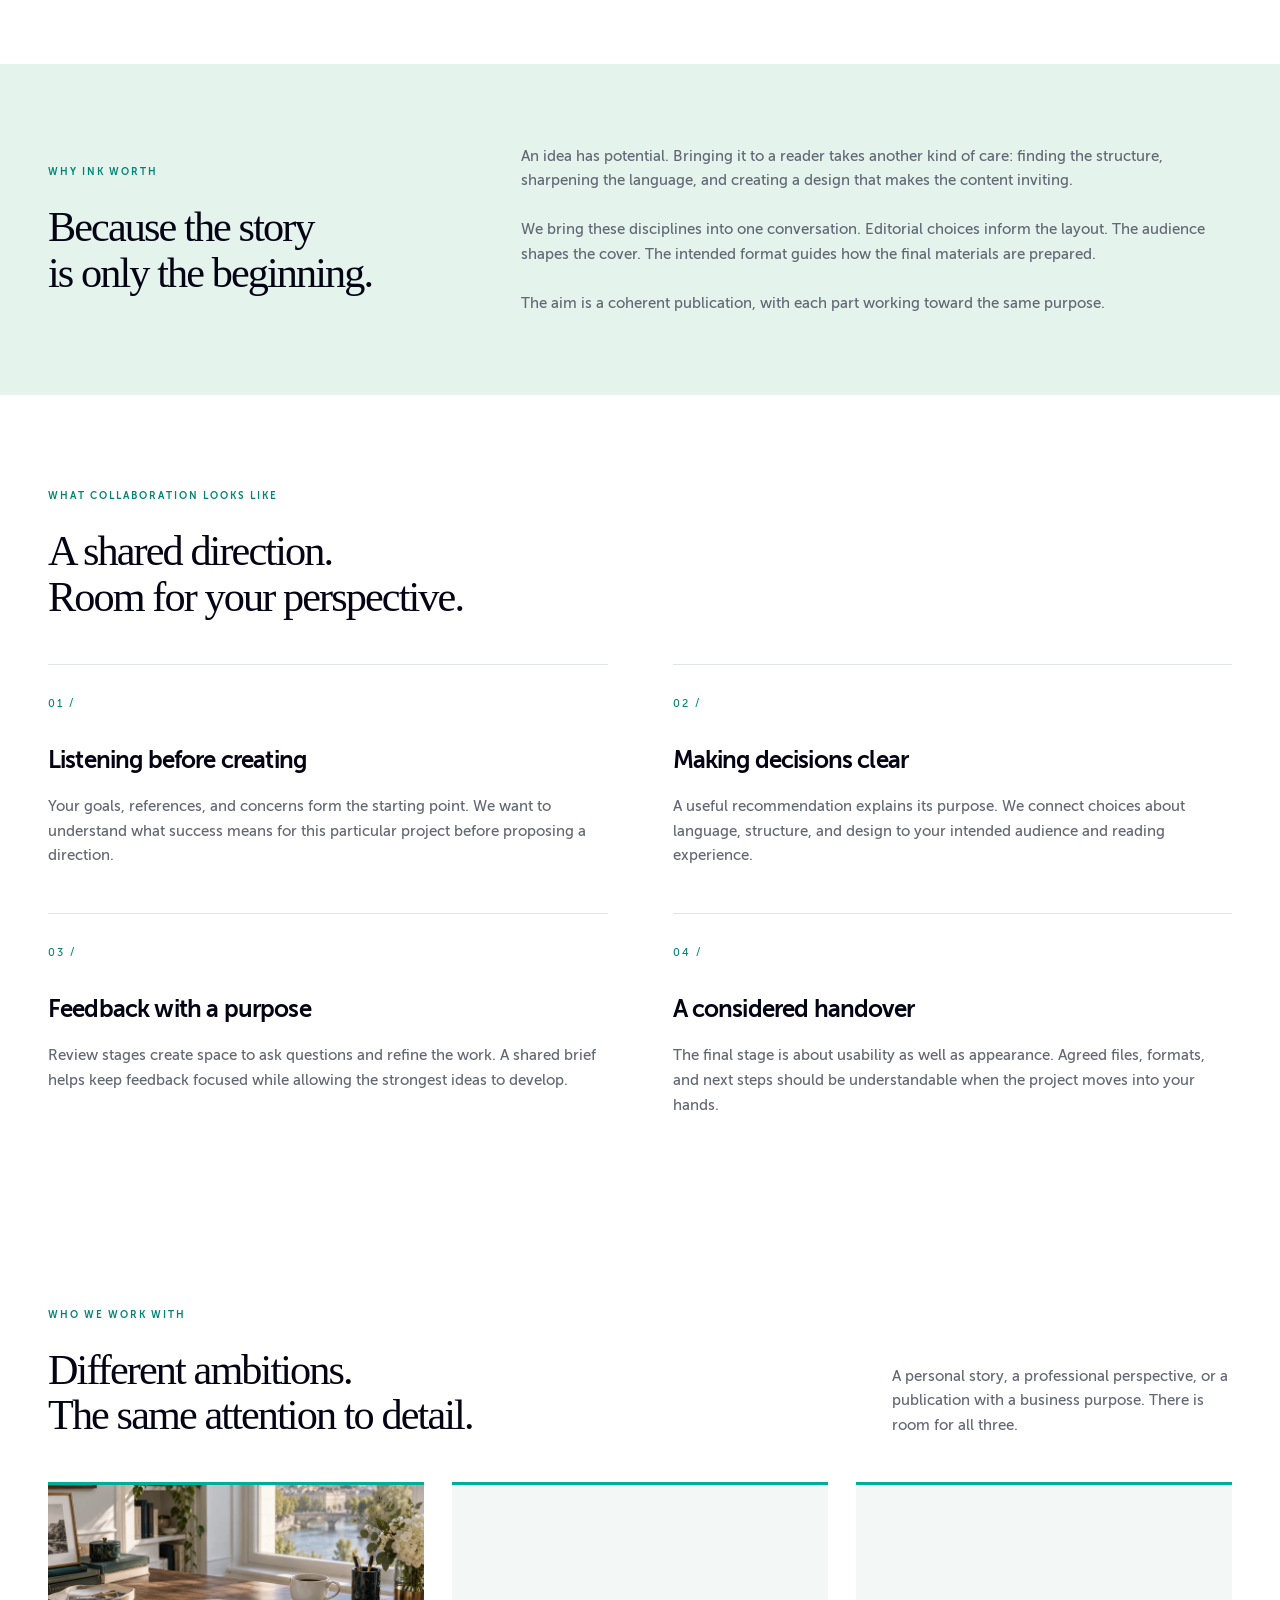
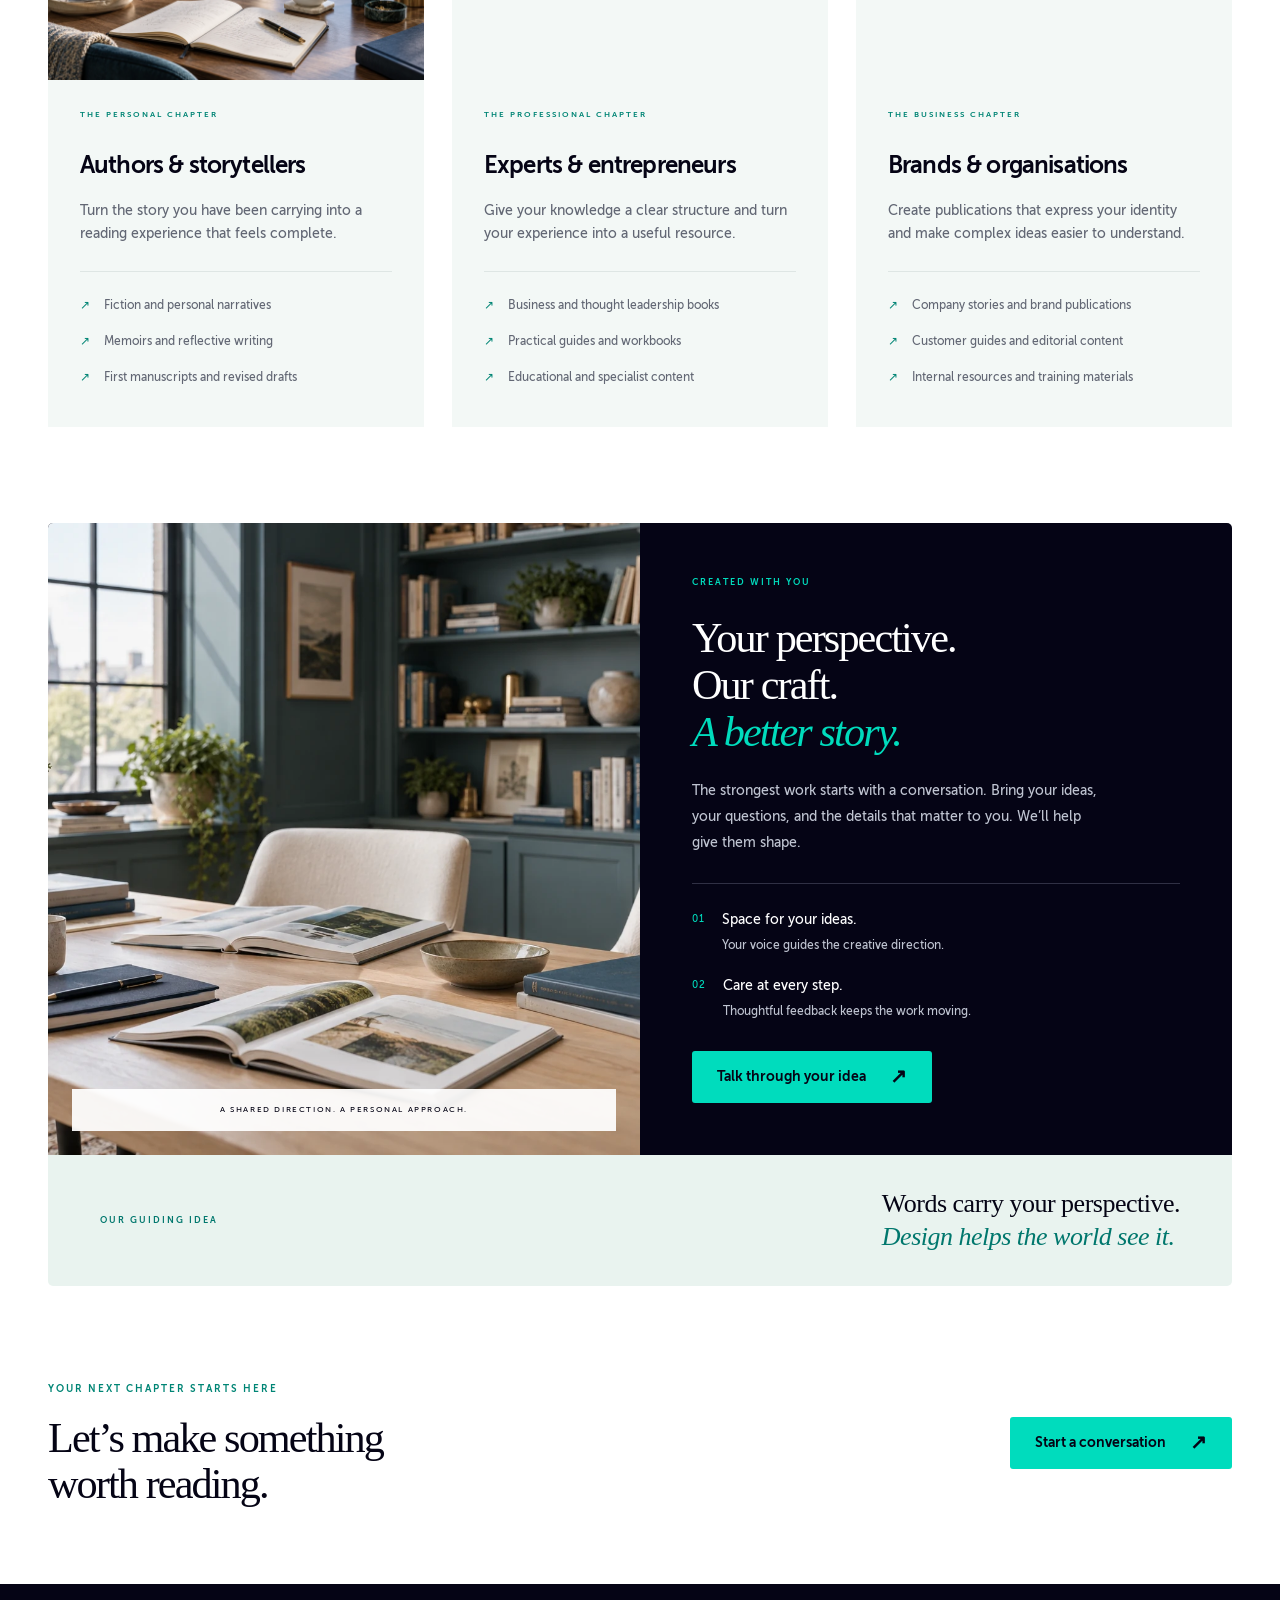
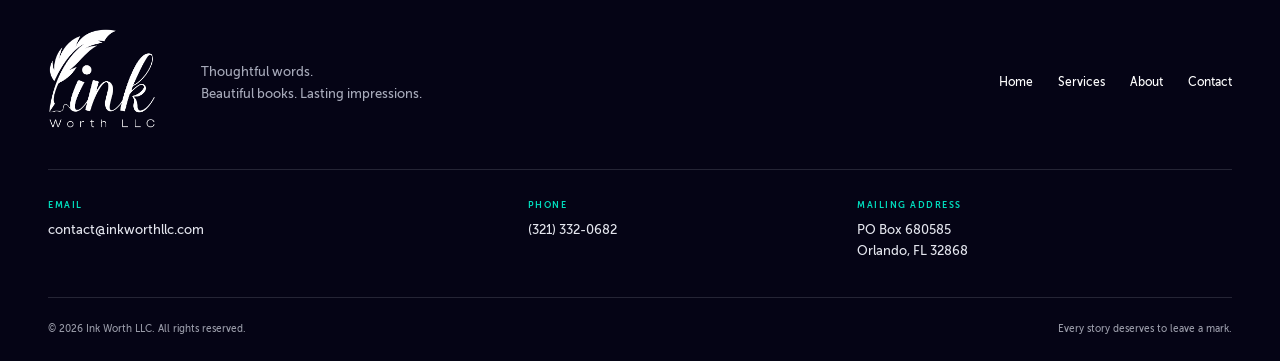
==== commit 78aa6aa6: "Add business contact details and email enquiry preparation" ====
--- a/about.html
+++ b/about.html
@@ -1,2 +1,2 @@
 <!doctype html>
-<html lang="en"><head><meta charset="utf-8"><meta name="viewport" content="width=device-width, initial-scale=1"><meta name="theme-color" content="#050415"><title>About | Ink Worth LLC</title><meta name="description" content="Ink Worth LLC — thoughtful writing, book design, and publishing support for authors and businesses."><link rel="icon" type="image/png" href="assets/brand/favicon.png"><link rel="stylesheet" href="assets/site.css"><script src="assets/site.js" defer></script><link rel="stylesheet" href="assets/details.css"><link rel="stylesheet" href="assets/photography.css"></head><body><a class="skip-link" href="#main">Skip to content</a><header class="site-header"><div class="container header-inner"><a class="logo" href="index.html" aria-label="Ink Worth LLC home"><img src="assets/brand/logo-dark.png" alt="Ink Worth LLC" width="88" height="81"></a><button class="menu-toggle" aria-expanded="false" aria-controls="main-nav">Menu <span aria-hidden="true">☰</span></button><nav id="main-nav" aria-label="Main navigation"><a href="index.html">Home</a><a href="services.html">Services</a><a href="about.html" aria-current="page">About</a><a href="contact.html">Contact</a></nav><a class="button header-cta" href="contact.html">Let’s talk <span aria-hidden="true">↗</span></a></div></header><main id="main"><section class="page-intro container"><span class="eyebrow">ABOUT INK WORTH</span><h1>We believe in<br><em>the worth of words.</em></h1><p>Stories move people. Ideas build businesses. The right words can leave an impression long after the last page.</p></section><section class="about-preview"><div class="container split"><div class="editorial-photo"><img class="" src="assets/photos/editorial-craft.webp" alt="An open stitched book and fountain pen on pale stone" width="1536" height="1024" loading="lazy" decoding="async"><span class="image-label">THOUGHTFUL WORK STARTS WITH A LITTLE INK</span></div><div><span class="eyebrow">OUR APPROACH</span><h2>Care in every chapter.</h2><p>Ink Worth LLC brings writing, design, and publishing support together for authors and businesses ready to turn an idea into something tangible.</p><p>We approach each project as a collaboration. That means listening first, asking the right questions, and treating your story with the attention it deserves.</p><a class="button " href="services.html">Explore our services<span aria-hidden="true">↗</span></a></div></div></section><section class="section container"><span class="eyebrow">WHAT MATTERS TO US</span><h2>The details make the difference.</h2><div class="cards"><div class="value-card"><span class="card-number">01 /</span><h3>Your voice, always.</h3><p>Your perspective is what makes your work distinctive. Our role is to help it come through clearly.</p></div><div class="value-card"><span class="card-number">02 /</span><h3>Purposeful craft.</h3><p>Every word, layout, and design choice should serve your story and the people reading it.</p></div><div class="value-card"><span class="card-number">03 /</span><h3>Real collaboration.</h3><p>Clear conversations, a shared direction, and thoughtful feedback throughout the process.</p></div></div></section><section class="editorial-band"><div class="container split"><div><span class="eyebrow">WHY INK WORTH</span><h2>Because the story<br>is only the beginning.</h2></div><div><p>An idea has potential. Bringing it to a reader takes another kind of care: finding the structure, sharpening the language, and creating a design that makes the content inviting.</p><p>We bring these disciplines into one conversation. Editorial choices inform the layout. The audience shapes the cover. The intended format guides how the final materials are prepared.</p><p>The aim is a coherent publication, with each part working toward the same purpose.</p></div></div></section><section class="section container"><div class="section-heading"><div><span class="eyebrow">WHAT COLLABORATION LOOKS LIKE</span><h2>A shared direction.<br>Room for your perspective.</h2></div></div><div class="principle-grid"><article><span class="card-number">01 /</span><h3>Listening before creating</h3><p>Your goals, references, and concerns form the starting point. We want to understand what success means for this particular project before proposing a direction.</p></article><article><span class="card-number">02 /</span><h3>Making decisions clear</h3><p>A useful recommendation explains its purpose. We connect choices about language, structure, and design to your intended audience and reading experience.</p></article><article><span class="card-number">03 /</span><h3>Feedback with a purpose</h3><p>Review stages create space to ask questions and refine the work. A shared brief helps keep feedback focused while allowing the strongest ideas to develop.</p></article><article><span class="card-number">04 /</span><h3>A considered handover</h3><p>The final stage is about usability as well as appearance. Agreed files, formats, and next steps should be understandable when the project moves into your hands.</p></article></div></section><section class="section container"><div class="section-heading"><div><span class="eyebrow">WHO WE WORK WITH</span><h2>Different ambitions.<br>The same attention to detail.</h2></div><p>A personal story, a professional perspective, or a publication with a business purpose. There is room for all three.</p></div><div class="audience-grid"><article class="audience-card"><div class="audience-photo"><img class="" src="assets/photos/author-desk.webp" alt="A quiet author workspace beside a sunlit window" width="1536" height="1024" loading="lazy" decoding="async"></div><span class="eyebrow">THE PERSONAL CHAPTER</span><h3>Authors & storytellers</h3><p>Turn the story you have been carrying into a reading experience that feels complete.</p><ul class="check-list"><li>Fiction and personal narratives</li><li>Memoirs and reflective writing</li><li>First manuscripts and revised drafts</li></ul></article><article class="audience-card"><div class="audience-photo"><img class="" src="assets/photos/expert-workbook.webp" alt="A structured workbook with teal tabs and a laptop" width="1536" height="1024" loading="lazy" decoding="async"></div><span class="eyebrow">THE PROFESSIONAL CHAPTER</span><h3>Experts & entrepreneurs</h3><p>Give your knowledge a clear structure and turn your experience into a useful resource.</p><ul class="check-list"><li>Business and thought leadership books</li><li>Practical guides and workbooks</li><li>Educational and specialist content</li></ul></article><article class="audience-card"><div class="audience-photo"><img class="" src="assets/photos/brand-publication.webp" alt="An editorial brochure and presentation folder on a meeting table" width="1536" height="1024" loading="lazy" decoding="async"></div><span class="eyebrow">THE BUSINESS CHAPTER</span><h3>Brands & organisations</h3><p>Create publications that express your identity and make complex ideas easier to understand.</p><ul class="check-list"><li>Company stories and brand publications</li><li>Customer guides and editorial content</li><li>Internal resources and training materials</li></ul></article></div></section><section class="container collaboration-section" id="collaboration" aria-labelledby="collaboration-title"><div class="collaboration-layout"><div class="collaboration-image"><img class="" src="assets/photos/studio-conversation.webp" alt="Books and notebooks arranged in a bright, welcoming publishing studio" width="1536" height="1024" loading="lazy" decoding="async"><span class="collaboration-image-note">A SHARED DIRECTION. A PERSONAL APPROACH.</span></div><div class="collaboration-copy"><span class="eyebrow">CREATED WITH YOU</span><h2 id="collaboration-title">Your perspective.<br>Our craft.<br><em>A better story.</em></h2><p>The strongest work starts with a conversation. Bring your ideas, your questions, and the details that matter to you. We’ll help give them shape.</p><div class="collaboration-points"><div><span aria-hidden="true">01</span><p><strong>Space for your ideas.</strong>Your voice guides the creative direction.</p></div><div><span aria-hidden="true">02</span><p><strong>Care at every step.</strong>Thoughtful feedback keeps the work moving.</p></div></div><a class="button" href="contact.html">Talk through your idea <span aria-hidden="true">↗</span></a></div></div><div class="collaboration-principle"><span class="eyebrow">OUR GUIDING IDEA</span><p>Words carry your perspective.<br><em>Design helps the world see it.</em></p></div></section><section class="cta container"><div><span class="eyebrow">YOUR NEXT CHAPTER STARTS HERE</span><h2>Let’s make something<br>worth reading.</h2></div><a class="button " href="contact.html">Start a conversation<span aria-hidden="true">↗</span></a></section></main><footer><div class="container footer-top"><a href="index.html" aria-label="Ink Worth LLC home"><img src="assets/brand/logo-light.png" width="108" height="100" alt="Ink Worth LLC"></a><p>Thoughtful words.<br>Beautiful books. Lasting impressions.</p><nav aria-label="Footer navigation"><a href="index.html">Home</a><a href="services.html">Services</a><a href="about.html" aria-current="page">About</a><a href="contact.html">Contact</a></nav></div><div class="container footer-bottom"><span>© 2026 Ink Worth LLC. All rights reserved.</span><span>Every story deserves to leave a mark.</span></div></footer></body></html>+<html lang="en"><head><meta charset="utf-8"><meta name="viewport" content="width=device-width, initial-scale=1"><meta name="theme-color" content="#050415"><title>About | Ink Worth LLC</title><meta name="description" content="Ink Worth LLC — thoughtful writing, book design, and publishing support for authors and businesses."><link rel="icon" type="image/png" href="assets/brand/favicon.png"><link rel="stylesheet" href="assets/site.css?v=e520fa69f256"><script src="assets/site.js?v=ba85b4d8c1e2" defer></script><link rel="stylesheet" href="assets/details.css?v=f002b928646e"><link rel="stylesheet" href="assets/photography.css?v=b8f21dc80476"></head><body><a class="skip-link" href="#main">Skip to content</a><header class="site-header"><div class="container header-inner"><a class="logo" href="index.html" aria-label="Ink Worth LLC home"><img src="assets/brand/logo-dark.png" alt="Ink Worth LLC" width="88" height="81"></a><button class="menu-toggle" aria-expanded="false" aria-controls="main-nav">Menu <span aria-hidden="true">☰</span></button><nav id="main-nav" aria-label="Main navigation"><a href="index.html">Home</a><a href="services.html">Services</a><a href="about.html" aria-current="page">About</a><a href="contact.html">Contact</a></nav><a class="button header-cta" href="contact.html">Let’s talk <span aria-hidden="true">↗</span></a></div></header><main id="main"><section class="page-intro container"><span class="eyebrow">ABOUT INK WORTH</span><h1>We believe in<br><em>the worth of words.</em></h1><p>Stories move people. Ideas build businesses. The right words can leave an impression long after the last page.</p></section><section class="about-preview"><div class="container split"><div class="editorial-photo"><img class="" src="assets/photos/editorial-craft.webp" alt="An open stitched book and fountain pen on pale stone" width="1536" height="1024" loading="lazy" decoding="async"><span class="image-label">THOUGHTFUL WORK STARTS WITH A LITTLE INK</span></div><div><span class="eyebrow">OUR APPROACH</span><h2>Care in every chapter.</h2><p>Ink Worth LLC brings writing, design, and publishing support together for authors and businesses ready to turn an idea into something tangible.</p><p>We approach each project as a collaboration. That means listening first, asking the right questions, and treating your story with the attention it deserves.</p><a class="button " href="services.html">Explore our services<span aria-hidden="true">↗</span></a></div></div></section><section class="section container"><span class="eyebrow">WHAT MATTERS TO US</span><h2>The details make the difference.</h2><div class="cards"><div class="value-card"><span class="card-number">01 /</span><h3>Your voice, always.</h3><p>Your perspective is what makes your work distinctive. Our role is to help it come through clearly.</p></div><div class="value-card"><span class="card-number">02 /</span><h3>Purposeful craft.</h3><p>Every word, layout, and design choice should serve your story and the people reading it.</p></div><div class="value-card"><span class="card-number">03 /</span><h3>Real collaboration.</h3><p>Clear conversations, a shared direction, and thoughtful feedback throughout the process.</p></div></div></section><section class="editorial-band"><div class="container split"><div><span class="eyebrow">WHY INK WORTH</span><h2>Because the story<br>is only the beginning.</h2></div><div><p>An idea has potential. Bringing it to a reader takes another kind of care: finding the structure, sharpening the language, and creating a design that makes the content inviting.</p><p>We bring these disciplines into one conversation. Editorial choices inform the layout. The audience shapes the cover. The intended format guides how the final materials are prepared.</p><p>The aim is a coherent publication, with each part working toward the same purpose.</p></div></div></section><section class="section container"><div class="section-heading"><div><span class="eyebrow">WHAT COLLABORATION LOOKS LIKE</span><h2>A shared direction.<br>Room for your perspective.</h2></div></div><div class="principle-grid"><article><span class="card-number">01 /</span><h3>Listening before creating</h3><p>Your goals, references, and concerns form the starting point. We want to understand what success means for this particular project before proposing a direction.</p></article><article><span class="card-number">02 /</span><h3>Making decisions clear</h3><p>A useful recommendation explains its purpose. We connect choices about language, structure, and design to your intended audience and reading experience.</p></article><article><span class="card-number">03 /</span><h3>Feedback with a purpose</h3><p>Review stages create space to ask questions and refine the work. A shared brief helps keep feedback focused while allowing the strongest ideas to develop.</p></article><article><span class="card-number">04 /</span><h3>A considered handover</h3><p>The final stage is about usability as well as appearance. Agreed files, formats, and next steps should be understandable when the project moves into your hands.</p></article></div></section><section class="section container"><div class="section-heading"><div><span class="eyebrow">WHO WE WORK WITH</span><h2>Different ambitions.<br>The same attention to detail.</h2></div><p>A personal story, a professional perspective, or a publication with a business purpose. There is room for all three.</p></div><div class="audience-grid"><article class="audience-card"><div class="audience-photo"><img class="" src="assets/photos/author-desk.webp" alt="A quiet author workspace beside a sunlit window" width="1536" height="1024" loading="lazy" decoding="async"></div><span class="eyebrow">THE PERSONAL CHAPTER</span><h3>Authors & storytellers</h3><p>Turn the story you have been carrying into a reading experience that feels complete.</p><ul class="check-list"><li>Fiction and personal narratives</li><li>Memoirs and reflective writing</li><li>First manuscripts and revised drafts</li></ul></article><article class="audience-card"><div class="audience-photo"><img class="" src="assets/photos/expert-workbook.webp" alt="A structured workbook with teal tabs and a laptop" width="1536" height="1024" loading="lazy" decoding="async"></div><span class="eyebrow">THE PROFESSIONAL CHAPTER</span><h3>Experts & entrepreneurs</h3><p>Give your knowledge a clear structure and turn your experience into a useful resource.</p><ul class="check-list"><li>Business and thought leadership books</li><li>Practical guides and workbooks</li><li>Educational and specialist content</li></ul></article><article class="audience-card"><div class="audience-photo"><img class="" src="assets/photos/brand-publication.webp" alt="An editorial brochure and presentation folder on a meeting table" width="1536" height="1024" loading="lazy" decoding="async"></div><span class="eyebrow">THE BUSINESS CHAPTER</span><h3>Brands & organisations</h3><p>Create publications that express your identity and make complex ideas easier to understand.</p><ul class="check-list"><li>Company stories and brand publications</li><li>Customer guides and editorial content</li><li>Internal resources and training materials</li></ul></article></div></section><section class="container collaboration-section" id="collaboration" aria-labelledby="collaboration-title"><div class="collaboration-layout"><div class="collaboration-image"><img class="" src="assets/photos/studio-conversation.webp" alt="Books and notebooks arranged in a bright, welcoming publishing studio" width="1536" height="1024" loading="lazy" decoding="async"><span class="collaboration-image-note">A SHARED DIRECTION. A PERSONAL APPROACH.</span></div><div class="collaboration-copy"><span class="eyebrow">CREATED WITH YOU</span><h2 id="collaboration-title">Your perspective.<br>Our craft.<br><em>A better story.</em></h2><p>The strongest work starts with a conversation. Bring your ideas, your questions, and the details that matter to you. We’ll help give them shape.</p><div class="collaboration-points"><div><span aria-hidden="true">01</span><p><strong>Space for your ideas.</strong>Your voice guides the creative direction.</p></div><div><span aria-hidden="true">02</span><p><strong>Care at every step.</strong>Thoughtful feedback keeps the work moving.</p></div></div><a class="button" href="contact.html">Talk through your idea <span aria-hidden="true">↗</span></a></div></div><div class="collaboration-principle"><span class="eyebrow">OUR GUIDING IDEA</span><p>Words carry your perspective.<br><em>Design helps the world see it.</em></p></div></section><section class="cta container"><div><span class="eyebrow">YOUR NEXT CHAPTER STARTS HERE</span><h2>Let’s make something<br>worth reading.</h2></div><a class="button " href="contact.html">Start a conversation<span aria-hidden="true">↗</span></a></section></main><footer><div class="container footer-top"><a href="index.html" aria-label="Ink Worth LLC home"><img src="assets/brand/logo-light.png" width="108" height="100" alt="Ink Worth LLC"></a><p>Thoughtful words.<br>Beautiful books. Lasting impressions.</p><nav aria-label="Footer navigation"><a href="index.html">Home</a><a href="services.html">Services</a><a href="about.html" aria-current="page">About</a><a href="contact.html">Contact</a></nav></div><div class="container"><address class="contact-details contact-details--footer"><div><span class="contact-label">Email</span><a href="mailto:contact@inkworthllc.com">contact@inkworthllc.com</a></div><div><span class="contact-label">Phone</span><a href="tel:+13213320682">(321) 332-0682</a></div><div><span class="contact-label">Mailing address</span><span>PO Box 680585<br>Orlando, FL 32868</span></div></address></div><div class="container footer-bottom"><span>© 2026 Ink Worth LLC. All rights reserved.</span><span>Every story deserves to leave a mark.</span></div></footer></body></html>
--- a/assets/site.css
+++ b/assets/site.css
@@ -6,6 +6,8 @@
 @media(max-width:360px){.book-scene{transform:scale(.6);margin-top:-55px;margin-bottom:-75px}.hero-note{font-size:6px;gap:10px}.header-cta{margin-right:14px}}
 :root{--header-height:113px;--sticky-top:calc(var(--header-height) + 20px)}
 html{scroll-padding-top:var(--sticky-top)}
-.site-header{position:sticky;top:0;z-index:100;box-shadow:0 3px 18px #05041508}
+body{padding-top:var(--header-height)}
+.site-header{position:fixed;top:0;left:0;right:0;z-index:1000;background:#fff;box-shadow:0 3px 18px #05041508}
+.skip-link{z-index:1100}
 @media(max-width:760px){:root{--header-height:91px}.header-inner nav{top:100%;max-height:calc(100svh - var(--header-height));overflow-y:auto}}
 @media(prefers-reduced-motion:reduce){html{scroll-behavior:auto}*{transition:none!important}}
--- a/assets/photography.css
+++ b/assets/photography.css
@@ -10,4 +10,6 @@
 .collaboration-section{margin-top:0;margin-bottom:16px;scroll-margin-top:30px}.collaboration-layout{display:grid;grid-template-columns:1fr 1fr;background:var(--ink);border-radius:5px 5px 0 0;overflow:hidden}.collaboration-image{position:relative;min-height:580px;overflow:hidden}.collaboration-image>img{display:block;position:absolute;inset:0;width:100%;height:100%;object-fit:cover;object-position:47% center}.collaboration-image-note{position:absolute;bottom:24px;left:24px;right:24px;padding:14px 18px;background:#ffffffed;color:var(--ink);font-size:8px;letter-spacing:1.6px;text-align:center}.collaboration-copy{padding:52px;color:#fff}.collaboration-copy>.eyebrow{color:var(--mint);font-size:9px;margin-bottom:23px}.collaboration-copy h2{font-size:clamp(36px,3.3vw,48px);line-height:1.12}.collaboration-copy h2 em{color:var(--mint);font-weight:400}.collaboration-copy>p{font-size:14px;color:#bfc4d1;margin-top:23px;line-height:1.85;max-width:415px}.collaboration-points{border-top:1px solid #303044;margin-top:27px;padding-top:24px;display:grid;gap:19px}.collaboration-points>div{display:flex;align-items:flex-start;gap:17px}.collaboration-points>div>span{color:var(--mint);font-size:10px;letter-spacing:1px;padding-top:3px}.collaboration-points p{color:#bfc4d1;font-size:12px;line-height:1.7}.collaboration-points strong{display:block;color:white;font-size:14px;font-weight:400;margin-bottom:3px}.collaboration-copy>.button{margin-top:29px}.collaboration-principle{display:flex;align-items:center;justify-content:space-between;gap:30px;padding:32px 52px;background:#e9f3ef;border-radius:0 0 5px 5px}.collaboration-principle .eyebrow{color:#00776d;margin:0;font-size:9px}.collaboration-principle>p{font-family:Georgia,serif;font-size:26px;line-height:1.3;letter-spacing:-.5px;color:var(--ink)}.collaboration-principle em{color:#00776d}
 @media(max-width:1050px){.collaboration-copy{padding:36px}.collaboration-principle{padding:28px 36px}.collaboration-image{min-height:560px}}
 @media(max-width:760px){.collaboration-layout{grid-template-columns:minmax(0,1fr)}.collaboration-image{min-height:0;height:285px}.collaboration-image>img{object-position:center 56%}.collaboration-copy{padding:33px 27px}.collaboration-copy h2{font-size:39px}.collaboration-copy>p{font-size:14px}.collaboration-image-note{left:17px;right:17px;bottom:17px;padding:12px 10px;font-size:7px;letter-spacing:1.2px}.collaboration-principle{align-items:flex-start;flex-direction:column;padding:28px 27px;gap:17px}.collaboration-principle>p{font-size:24px}.collaboration-section{margin-bottom:0}.collaboration-copy>.button{max-width:100%;font-size:13px}}
+.contact-details{font-style:normal;display:grid;gap:22px;margin-top:30px;font-size:15px;color:var(--ink)}.contact-details>div{min-width:0}.contact-label{display:block;color:#008575;font-size:10px;font-weight:700;letter-spacing:1.5px;text-transform:uppercase;margin-bottom:6px}.contact-details a{overflow-wrap:anywhere}.contact-details a:hover{text-decoration:underline;text-underline-offset:4px}.contact-details--footer{grid-template-columns:1.2fr .8fr 1fr;gap:30px;border-top:1px solid #252535;padding-top:28px;margin-top:32px;color:#e4e6ee;font-size:13px}.contact-details--footer .contact-label{color:var(--mint);font-size:9px}#prepared-email{display:flex;width:fit-content;font-size:12px;margin-top:18px}#prepared-email[hidden]{display:none}
+@media(max-width:760px){.contact-details--footer{grid-template-columns:1fr;gap:22px}.contact-details{font-size:14px}.contact-details--footer{font-size:13px}}
 @media(prefers-reduced-motion:reduce){.hero-photograph,.hero-photograph>img{animation:none!important}}
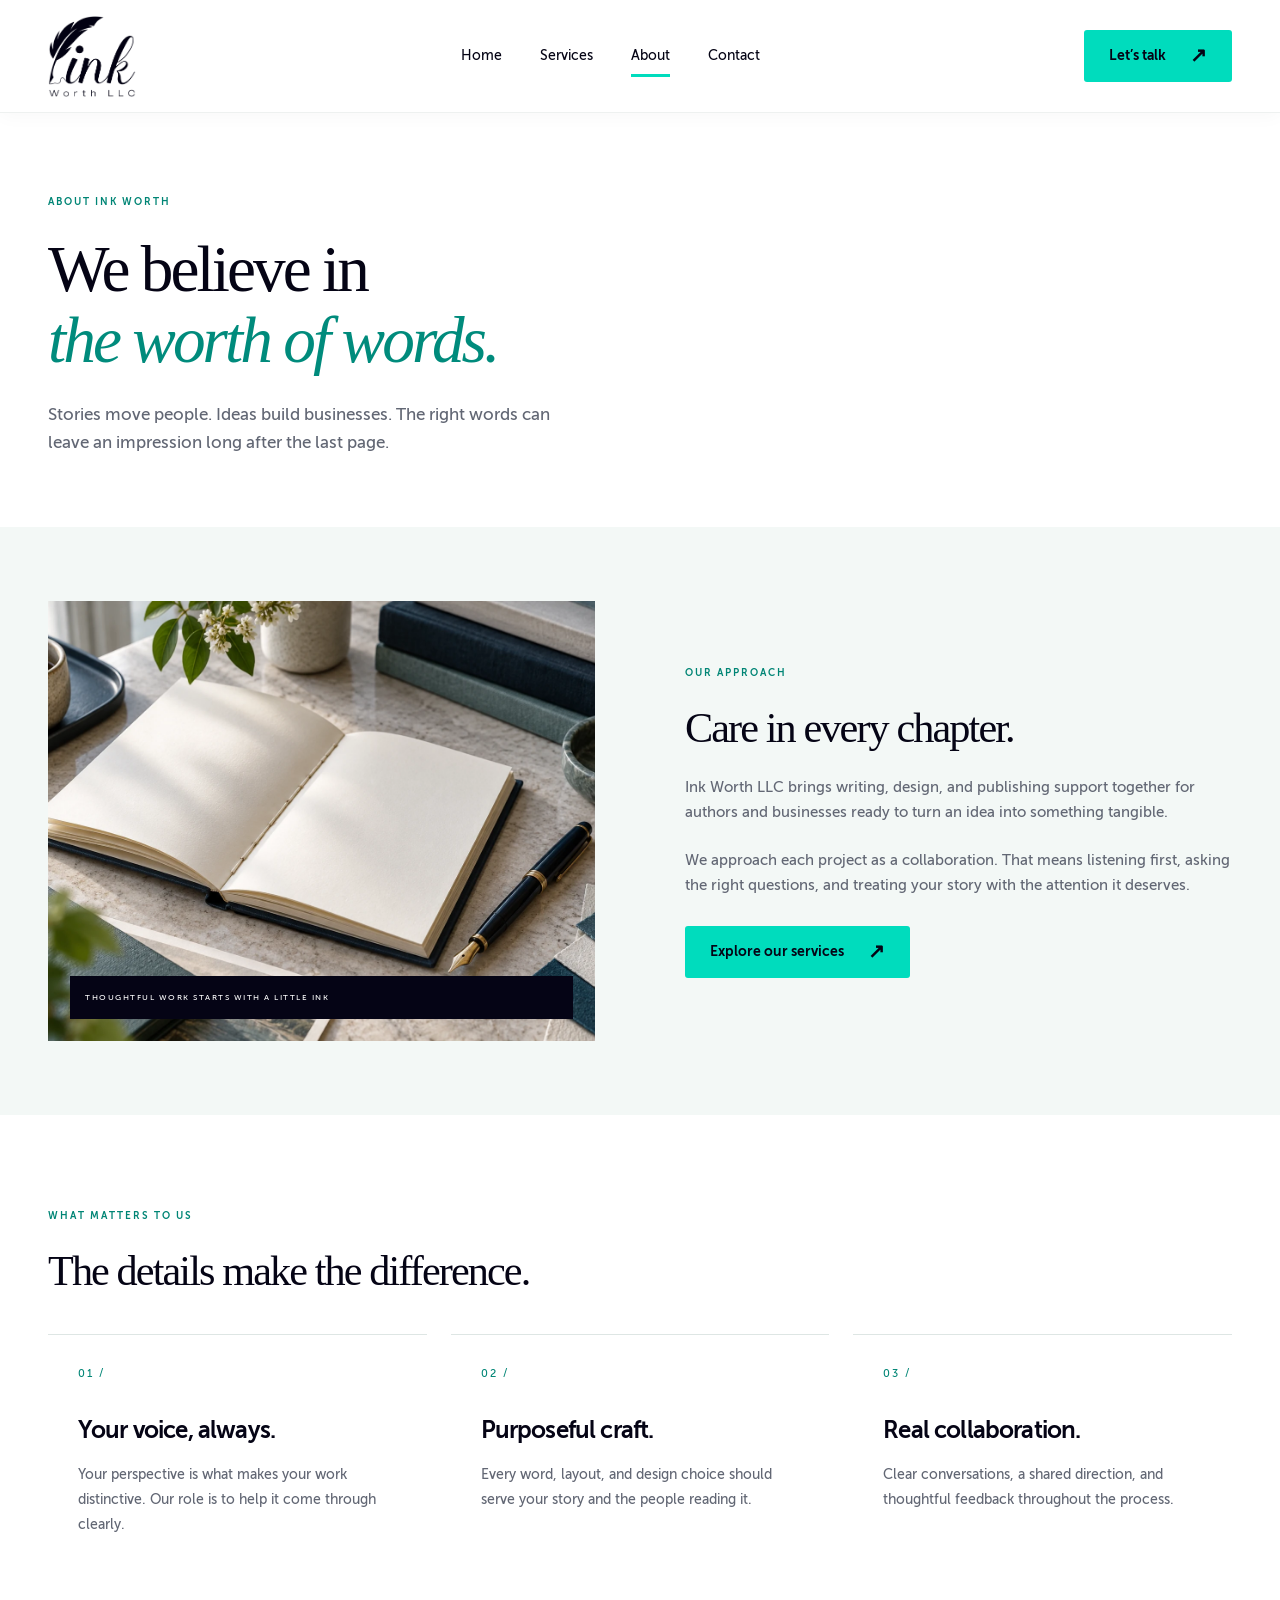
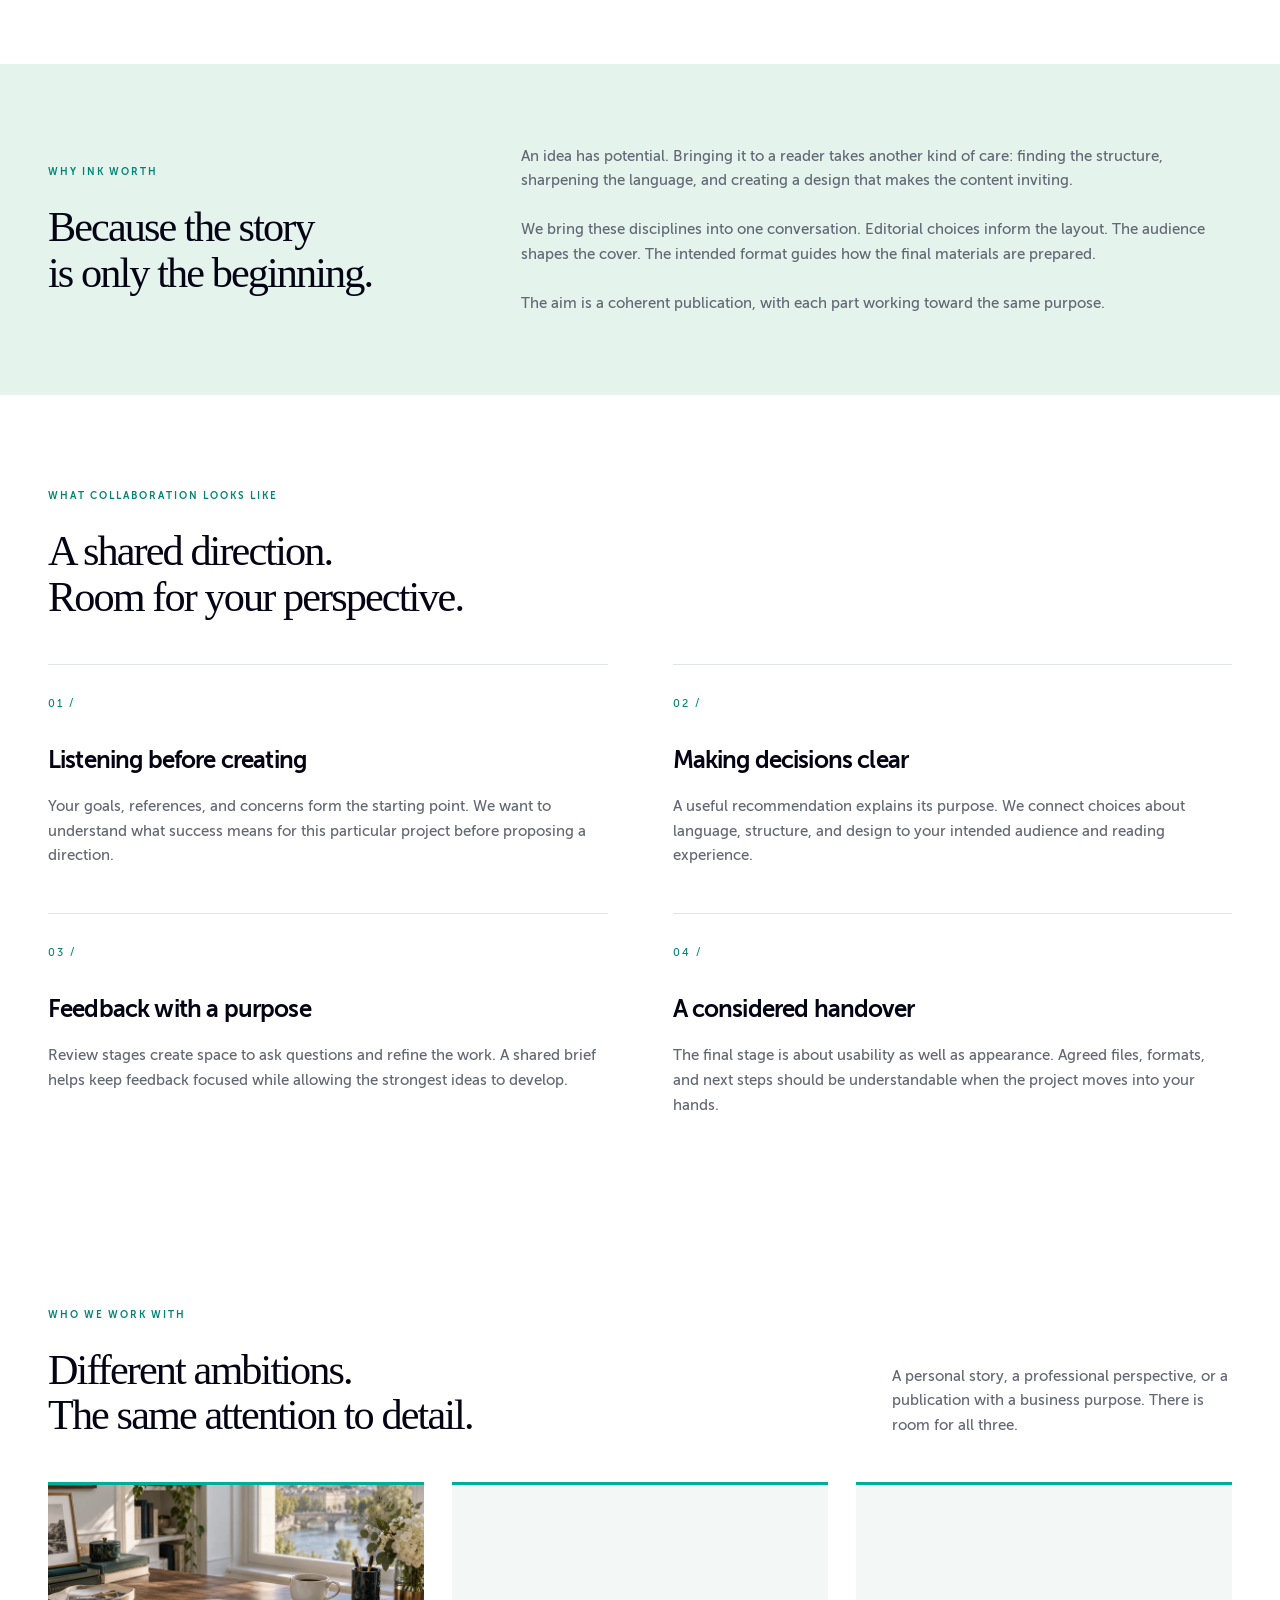
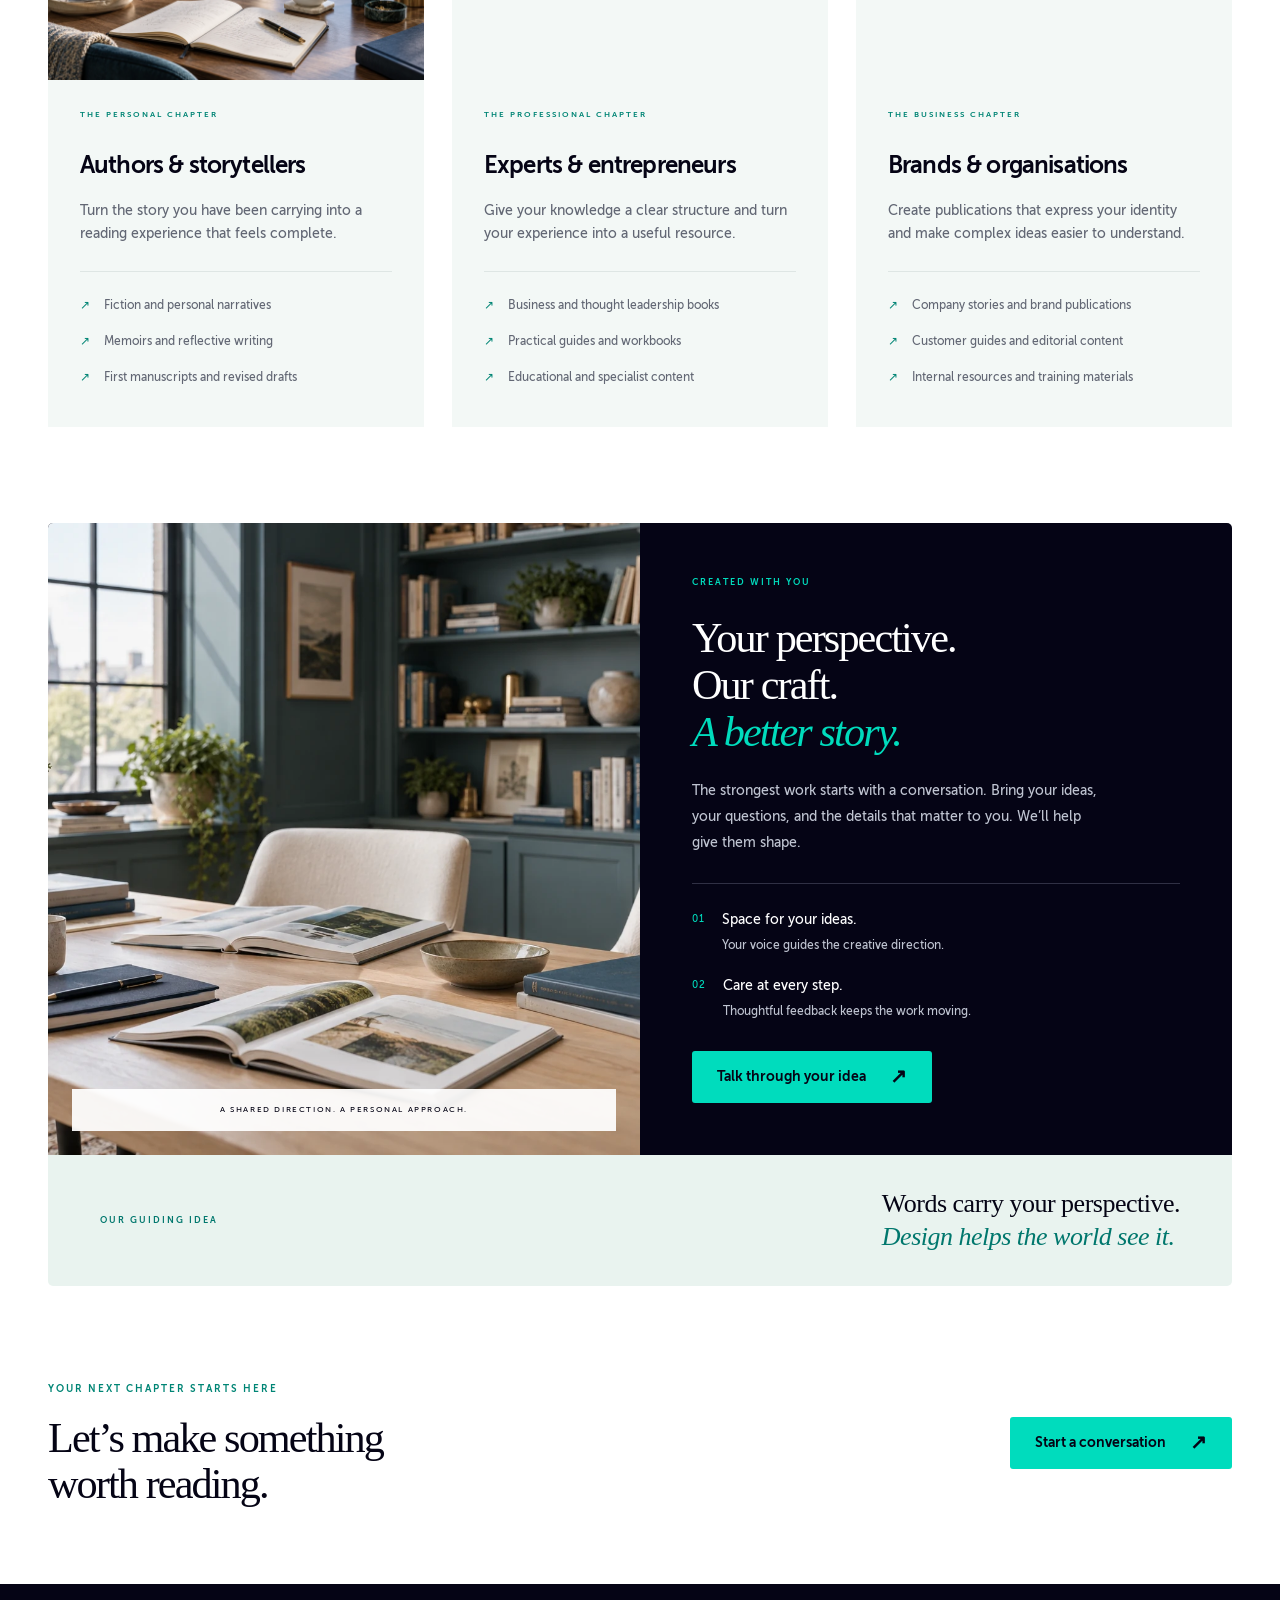
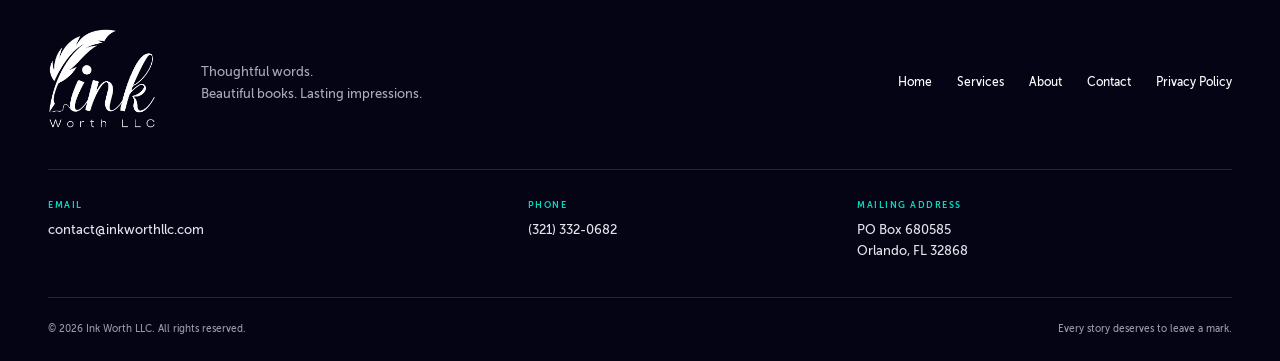
==== commit fec2924e: "Update website content and structure, including enhancements to the About, Contact, and Services pag" ====
--- a/about.html
+++ b/about.html
@@ -1,2 +1,2 @@
 <!doctype html>
-<html lang="en"><head><meta charset="utf-8"><meta name="viewport" content="width=device-width, initial-scale=1"><meta name="theme-color" content="#050415"><title>About | Ink Worth LLC</title><meta name="description" content="Ink Worth LLC — thoughtful writing, book design, and publishing support for authors and businesses."><link rel="icon" type="image/png" href="assets/brand/favicon.png"><link rel="stylesheet" href="assets/site.css?v=e520fa69f256"><script src="assets/site.js?v=ba85b4d8c1e2" defer></script><link rel="stylesheet" href="assets/details.css?v=f002b928646e"><link rel="stylesheet" href="assets/photography.css?v=b8f21dc80476"></head><body><a class="skip-link" href="#main">Skip to content</a><header class="site-header"><div class="container header-inner"><a class="logo" href="index.html" aria-label="Ink Worth LLC home"><img src="assets/brand/logo-dark.png" alt="Ink Worth LLC" width="88" height="81"></a><button class="menu-toggle" aria-expanded="false" aria-controls="main-nav">Menu <span aria-hidden="true">☰</span></button><nav id="main-nav" aria-label="Main navigation"><a href="index.html">Home</a><a href="services.html">Services</a><a href="about.html" aria-current="page">About</a><a href="contact.html">Contact</a></nav><a class="button header-cta" href="contact.html">Let’s talk <span aria-hidden="true">↗</span></a></div></header><main id="main"><section class="page-intro container"><span class="eyebrow">ABOUT INK WORTH</span><h1>We believe in<br><em>the worth of words.</em></h1><p>Stories move people. Ideas build businesses. The right words can leave an impression long after the last page.</p></section><section class="about-preview"><div class="container split"><div class="editorial-photo"><img class="" src="assets/photos/editorial-craft.webp" alt="An open stitched book and fountain pen on pale stone" width="1536" height="1024" loading="lazy" decoding="async"><span class="image-label">THOUGHTFUL WORK STARTS WITH A LITTLE INK</span></div><div><span class="eyebrow">OUR APPROACH</span><h2>Care in every chapter.</h2><p>Ink Worth LLC brings writing, design, and publishing support together for authors and businesses ready to turn an idea into something tangible.</p><p>We approach each project as a collaboration. That means listening first, asking the right questions, and treating your story with the attention it deserves.</p><a class="button " href="services.html">Explore our services<span aria-hidden="true">↗</span></a></div></div></section><section class="section container"><span class="eyebrow">WHAT MATTERS TO US</span><h2>The details make the difference.</h2><div class="cards"><div class="value-card"><span class="card-number">01 /</span><h3>Your voice, always.</h3><p>Your perspective is what makes your work distinctive. Our role is to help it come through clearly.</p></div><div class="value-card"><span class="card-number">02 /</span><h3>Purposeful craft.</h3><p>Every word, layout, and design choice should serve your story and the people reading it.</p></div><div class="value-card"><span class="card-number">03 /</span><h3>Real collaboration.</h3><p>Clear conversations, a shared direction, and thoughtful feedback throughout the process.</p></div></div></section><section class="editorial-band"><div class="container split"><div><span class="eyebrow">WHY INK WORTH</span><h2>Because the story<br>is only the beginning.</h2></div><div><p>An idea has potential. Bringing it to a reader takes another kind of care: finding the structure, sharpening the language, and creating a design that makes the content inviting.</p><p>We bring these disciplines into one conversation. Editorial choices inform the layout. The audience shapes the cover. The intended format guides how the final materials are prepared.</p><p>The aim is a coherent publication, with each part working toward the same purpose.</p></div></div></section><section class="section container"><div class="section-heading"><div><span class="eyebrow">WHAT COLLABORATION LOOKS LIKE</span><h2>A shared direction.<br>Room for your perspective.</h2></div></div><div class="principle-grid"><article><span class="card-number">01 /</span><h3>Listening before creating</h3><p>Your goals, references, and concerns form the starting point. We want to understand what success means for this particular project before proposing a direction.</p></article><article><span class="card-number">02 /</span><h3>Making decisions clear</h3><p>A useful recommendation explains its purpose. We connect choices about language, structure, and design to your intended audience and reading experience.</p></article><article><span class="card-number">03 /</span><h3>Feedback with a purpose</h3><p>Review stages create space to ask questions and refine the work. A shared brief helps keep feedback focused while allowing the strongest ideas to develop.</p></article><article><span class="card-number">04 /</span><h3>A considered handover</h3><p>The final stage is about usability as well as appearance. Agreed files, formats, and next steps should be understandable when the project moves into your hands.</p></article></div></section><section class="section container"><div class="section-heading"><div><span class="eyebrow">WHO WE WORK WITH</span><h2>Different ambitions.<br>The same attention to detail.</h2></div><p>A personal story, a professional perspective, or a publication with a business purpose. There is room for all three.</p></div><div class="audience-grid"><article class="audience-card"><div class="audience-photo"><img class="" src="assets/photos/author-desk.webp" alt="A quiet author workspace beside a sunlit window" width="1536" height="1024" loading="lazy" decoding="async"></div><span class="eyebrow">THE PERSONAL CHAPTER</span><h3>Authors & storytellers</h3><p>Turn the story you have been carrying into a reading experience that feels complete.</p><ul class="check-list"><li>Fiction and personal narratives</li><li>Memoirs and reflective writing</li><li>First manuscripts and revised drafts</li></ul></article><article class="audience-card"><div class="audience-photo"><img class="" src="assets/photos/expert-workbook.webp" alt="A structured workbook with teal tabs and a laptop" width="1536" height="1024" loading="lazy" decoding="async"></div><span class="eyebrow">THE PROFESSIONAL CHAPTER</span><h3>Experts & entrepreneurs</h3><p>Give your knowledge a clear structure and turn your experience into a useful resource.</p><ul class="check-list"><li>Business and thought leadership books</li><li>Practical guides and workbooks</li><li>Educational and specialist content</li></ul></article><article class="audience-card"><div class="audience-photo"><img class="" src="assets/photos/brand-publication.webp" alt="An editorial brochure and presentation folder on a meeting table" width="1536" height="1024" loading="lazy" decoding="async"></div><span class="eyebrow">THE BUSINESS CHAPTER</span><h3>Brands & organisations</h3><p>Create publications that express your identity and make complex ideas easier to understand.</p><ul class="check-list"><li>Company stories and brand publications</li><li>Customer guides and editorial content</li><li>Internal resources and training materials</li></ul></article></div></section><section class="container collaboration-section" id="collaboration" aria-labelledby="collaboration-title"><div class="collaboration-layout"><div class="collaboration-image"><img class="" src="assets/photos/studio-conversation.webp" alt="Books and notebooks arranged in a bright, welcoming publishing studio" width="1536" height="1024" loading="lazy" decoding="async"><span class="collaboration-image-note">A SHARED DIRECTION. A PERSONAL APPROACH.</span></div><div class="collaboration-copy"><span class="eyebrow">CREATED WITH YOU</span><h2 id="collaboration-title">Your perspective.<br>Our craft.<br><em>A better story.</em></h2><p>The strongest work starts with a conversation. Bring your ideas, your questions, and the details that matter to you. We’ll help give them shape.</p><div class="collaboration-points"><div><span aria-hidden="true">01</span><p><strong>Space for your ideas.</strong>Your voice guides the creative direction.</p></div><div><span aria-hidden="true">02</span><p><strong>Care at every step.</strong>Thoughtful feedback keeps the work moving.</p></div></div><a class="button" href="contact.html">Talk through your idea <span aria-hidden="true">↗</span></a></div></div><div class="collaboration-principle"><span class="eyebrow">OUR GUIDING IDEA</span><p>Words carry your perspective.<br><em>Design helps the world see it.</em></p></div></section><section class="cta container"><div><span class="eyebrow">YOUR NEXT CHAPTER STARTS HERE</span><h2>Let’s make something<br>worth reading.</h2></div><a class="button " href="contact.html">Start a conversation<span aria-hidden="true">↗</span></a></section></main><footer><div class="container footer-top"><a href="index.html" aria-label="Ink Worth LLC home"><img src="assets/brand/logo-light.png" width="108" height="100" alt="Ink Worth LLC"></a><p>Thoughtful words.<br>Beautiful books. Lasting impressions.</p><nav aria-label="Footer navigation"><a href="index.html">Home</a><a href="services.html">Services</a><a href="about.html" aria-current="page">About</a><a href="contact.html">Contact</a></nav></div><div class="container"><address class="contact-details contact-details--footer"><div><span class="contact-label">Email</span><a href="mailto:contact@inkworthllc.com">contact@inkworthllc.com</a></div><div><span class="contact-label">Phone</span><a href="tel:+13213320682">(321) 332-0682</a></div><div><span class="contact-label">Mailing address</span><span>PO Box 680585<br>Orlando, FL 32868</span></div></address></div><div class="container footer-bottom"><span>© 2026 Ink Worth LLC. All rights reserved.</span><span>Every story deserves to leave a mark.</span></div></footer></body></html>+<html lang="en"><head><meta charset="utf-8"><meta name="viewport" content="width=device-width, initial-scale=1"><meta name="theme-color" content="#050415"><title>About | Ink Worth LLC</title><meta name="description" content="Ink Worth LLC — thoughtful writing, book design, and publishing support for authors and businesses."><link rel="icon" type="image/png" href="assets/brand/favicon.png"><link rel="stylesheet" href="assets/site.css?v=18f8a04f5883"><script src="assets/site.js?v=ba85b4d8c1e2" defer></script><link rel="stylesheet" href="assets/details.css?v=ebef91e0d44c"><link rel="stylesheet" href="assets/photography.css?v=b8f21dc80476"></head><body><a class="skip-link" href="#main">Skip to content</a><header class="site-header"><div class="container header-inner"><a class="logo" href="index.html" aria-label="Ink Worth LLC home"><img src="assets/brand/logo-dark.png" alt="Ink Worth LLC" width="88" height="81"></a><button class="menu-toggle" aria-expanded="false" aria-controls="main-nav">Menu <span aria-hidden="true">☰</span></button><nav id="main-nav" aria-label="Main navigation"><a href="index.html">Home</a><a href="services.html">Services</a><a href="about.html" aria-current="page">About</a><a href="contact.html">Contact</a></nav><a class="button header-cta" href="contact.html">Let’s talk <span aria-hidden="true">↗</span></a></div></header><main id="main"><section class="page-intro container"><span class="eyebrow">ABOUT INK WORTH</span><h1>We believe in<br><em>the worth of words.</em></h1><p>Stories move people. Ideas build businesses. The right words can leave an impression long after the last page.</p></section><section class="about-preview"><div class="container split"><div class="editorial-photo"><img class="" src="assets/photos/editorial-craft.webp" alt="An open stitched book and fountain pen on pale stone" width="1536" height="1024" loading="lazy" decoding="async"><span class="image-label">THOUGHTFUL WORK STARTS WITH A LITTLE INK</span></div><div><span class="eyebrow">OUR APPROACH</span><h2>Care in every chapter.</h2><p>Ink Worth LLC brings writing, design, and publishing support together for authors and businesses ready to turn an idea into something tangible.</p><p>We approach each project as a collaboration. That means listening first, asking the right questions, and treating your story with the attention it deserves.</p><a class="button " href="services.html">Explore our services<span aria-hidden="true">↗</span></a></div></div></section><section class="section container"><span class="eyebrow">WHAT MATTERS TO US</span><h2>The details make the difference.</h2><div class="cards"><div class="value-card"><span class="card-number">01 /</span><h3>Your voice, always.</h3><p>Your perspective is what makes your work distinctive. Our role is to help it come through clearly.</p></div><div class="value-card"><span class="card-number">02 /</span><h3>Purposeful craft.</h3><p>Every word, layout, and design choice should serve your story and the people reading it.</p></div><div class="value-card"><span class="card-number">03 /</span><h3>Real collaboration.</h3><p>Clear conversations, a shared direction, and thoughtful feedback throughout the process.</p></div></div></section><section class="editorial-band"><div class="container split"><div><span class="eyebrow">WHY INK WORTH</span><h2>Because the story<br>is only the beginning.</h2></div><div><p>An idea has potential. Bringing it to a reader takes another kind of care: finding the structure, sharpening the language, and creating a design that makes the content inviting.</p><p>We bring these disciplines into one conversation. Editorial choices inform the layout. The audience shapes the cover. The intended format guides how the final materials are prepared.</p><p>The aim is a coherent publication, with each part working toward the same purpose.</p></div></div></section><section class="section container"><div class="section-heading"><div><span class="eyebrow">WHAT COLLABORATION LOOKS LIKE</span><h2>A shared direction.<br>Room for your perspective.</h2></div></div><div class="principle-grid"><article><span class="card-number">01 /</span><h3>Listening before creating</h3><p>Your goals, references, and concerns form the starting point. We want to understand what success means for this particular project before proposing a direction.</p></article><article><span class="card-number">02 /</span><h3>Making decisions clear</h3><p>A useful recommendation explains its purpose. We connect choices about language, structure, and design to your intended audience and reading experience.</p></article><article><span class="card-number">03 /</span><h3>Feedback with a purpose</h3><p>Review stages create space to ask questions and refine the work. A shared brief helps keep feedback focused while allowing the strongest ideas to develop.</p></article><article><span class="card-number">04 /</span><h3>A considered handover</h3><p>The final stage is about usability as well as appearance. Agreed files, formats, and next steps should be understandable when the project moves into your hands.</p></article></div></section><section class="section container"><div class="section-heading"><div><span class="eyebrow">WHO WE WORK WITH</span><h2>Different ambitions.<br>The same attention to detail.</h2></div><p>A personal story, a professional perspective, or a publication with a business purpose. There is room for all three.</p></div><div class="audience-grid"><article class="audience-card"><div class="audience-photo"><img class="" src="assets/photos/author-desk.webp" alt="A quiet author workspace beside a sunlit window" width="1536" height="1024" loading="lazy" decoding="async"></div><span class="eyebrow">THE PERSONAL CHAPTER</span><h3>Authors & storytellers</h3><p>Turn the story you have been carrying into a reading experience that feels complete.</p><ul class="check-list"><li>Fiction and personal narratives</li><li>Memoirs and reflective writing</li><li>First manuscripts and revised drafts</li></ul></article><article class="audience-card"><div class="audience-photo"><img class="" src="assets/photos/expert-workbook.webp" alt="A structured workbook with teal tabs and a laptop" width="1536" height="1024" loading="lazy" decoding="async"></div><span class="eyebrow">THE PROFESSIONAL CHAPTER</span><h3>Experts & entrepreneurs</h3><p>Give your knowledge a clear structure and turn your experience into a useful resource.</p><ul class="check-list"><li>Business and thought leadership books</li><li>Practical guides and workbooks</li><li>Educational and specialist content</li></ul></article><article class="audience-card"><div class="audience-photo"><img class="" src="assets/photos/brand-publication.webp" alt="An editorial brochure and presentation folder on a meeting table" width="1536" height="1024" loading="lazy" decoding="async"></div><span class="eyebrow">THE BUSINESS CHAPTER</span><h3>Brands & organisations</h3><p>Create publications that express your identity and make complex ideas easier to understand.</p><ul class="check-list"><li>Company stories and brand publications</li><li>Customer guides and editorial content</li><li>Internal resources and training materials</li></ul></article></div></section><section class="container collaboration-section" id="collaboration" aria-labelledby="collaboration-title"><div class="collaboration-layout"><div class="collaboration-image"><img class="" src="assets/photos/studio-conversation.webp" alt="Books and notebooks arranged in a bright, welcoming publishing studio" width="1536" height="1024" loading="lazy" decoding="async"><span class="collaboration-image-note">A SHARED DIRECTION. A PERSONAL APPROACH.</span></div><div class="collaboration-copy"><span class="eyebrow">CREATED WITH YOU</span><h2 id="collaboration-title">Your perspective.<br>Our craft.<br><em>A better story.</em></h2><p>The strongest work starts with a conversation. Bring your ideas, your questions, and the details that matter to you. We’ll help give them shape.</p><div class="collaboration-points"><div><span aria-hidden="true">01</span><p><strong>Space for your ideas.</strong>Your voice guides the creative direction.</p></div><div><span aria-hidden="true">02</span><p><strong>Care at every step.</strong>Thoughtful feedback keeps the work moving.</p></div></div><a class="button" href="contact.html">Talk through your idea <span aria-hidden="true">↗</span></a></div></div><div class="collaboration-principle"><span class="eyebrow">OUR GUIDING IDEA</span><p>Words carry your perspective.<br><em>Design helps the world see it.</em></p></div></section><section class="cta container"><div><span class="eyebrow">YOUR NEXT CHAPTER STARTS HERE</span><h2>Let’s make something<br>worth reading.</h2></div><a class="button " href="contact.html">Start a conversation<span aria-hidden="true">↗</span></a></section></main><footer><div class="container footer-top"><a href="index.html" aria-label="Ink Worth LLC home"><img src="assets/brand/logo-light.png" width="108" height="100" alt="Ink Worth LLC"></a><p>Thoughtful words.<br>Beautiful books. Lasting impressions.</p><nav aria-label="Footer navigation"><a href="index.html">Home</a><a href="services.html">Services</a><a href="about.html" aria-current="page">About</a><a href="contact.html">Contact</a><a href="privacy-policy.html">Privacy Policy</a></nav></div><div class="container"><address class="contact-details contact-details--footer"><div><span class="contact-label">Email</span><a href="mailto:contact@inkworthllc.com">contact@inkworthllc.com</a></div><div><span class="contact-label">Phone</span><a href="tel:+13213320682">(321) 332-0682</a></div><div><span class="contact-label">Mailing address</span><span>PO Box 680585<br>Orlando, FL 32868</span></div></address></div><div class="container footer-bottom"><span>© 2026 Ink Worth LLC. All rights reserved.</span><span>Every story deserves to leave a mark.</span></div></footer></body></html>
--- a/assets/site.css
+++ b/assets/site.css
@@ -1,5 +1,5 @@
 @font-face{font-family:Museo;src:url('../media/fonts/MuseoSans/woff2/MuseoSans_500.woff2') format('woff2');font-weight:400;font-display:swap}@font-face{font-family:Museo;src:url('../media/fonts/MuseoSans/woff2/MuseoSans_700.woff2') format('woff2');font-weight:700;font-display:swap}
-:root{--ink:#050415;--mint:#00dcbd;--cyan:#00b1d0;--muted:#626774;--line:#dee6e4;--paper:#f3f8f6}*{box-sizing:border-box}html{scroll-behavior:smooth;scroll-padding-top:115px}body{margin:0;color:var(--ink);background:#fff;font-family:Museo,Arial,sans-serif;font-size:16px;line-height:1.65}a{color:inherit;text-decoration:none}button,input,select,textarea{font:inherit}button,a,input,select,textarea{-webkit-tap-highlight-color:transparent}a:focus-visible,button:focus-visible{outline:3px solid #008e84;outline-offset:6px}img{max-width:100%;object-fit:contain}h1,h2,h3,p{margin:0}h1,h2{font-family:Georgia,'Times New Roman',serif;font-weight:400;letter-spacing:-.045em;line-height:1.08}h1{font-size:clamp(52px,5.6vw,82px)}h2{font-size:clamp(35px,3.3vw,48px)}h3{font-size:24px;line-height:1.3;letter-spacing:-.035em}p{color:var(--muted)}.container{width:min(1200px,calc(100% - 96px));margin-inline:auto}.site-header{background:#fff;position:relative;z-index:10;border-bottom:1px solid #eef1f0}.header-inner{height:112px;display:flex;align-items:center;justify-content:space-between}.logo{display:flex;align-items:center}.logo img{width:88px;height:81px}.header-inner nav{display:flex;gap:38px}.header-inner nav a{font-size:14px;position:relative;padding:12px 0}.header-inner nav a[aria-current=page]:after{content:'';position:absolute;height:3px;background:var(--mint);bottom:3px;left:0;right:0}.button{display:inline-flex;align-items:center;justify-content:space-between;gap:24px;padding:15px 24px;font-size:14px;font-weight:700;line-height:1.4;background:var(--mint);color:var(--ink);border:1px solid transparent;border-radius:3px;cursor:pointer;transition:background .2s,transform .2s}.button:hover{background:#18edce;transform:translateY(-2px)}.button span{font-size:20px;line-height:1}.button.secondary{background:transparent;border-color:#cfd6d5}.button.secondary:hover{background:#eef9f6}.header-cta{min-width:141px}.menu-toggle{display:none}.hero{background:var(--ink);color:#fff;overflow:hidden}.hero-grid{display:grid;grid-template-columns:1.05fr 1fr;min-height:659px;align-items:center;gap:32px}.hero-copy{padding:62px 0}.eyebrow{display:block;font-size:10px;font-weight:700;letter-spacing:2px;line-height:1.7;margin-bottom:24px}.hero .eyebrow{color:#b8d6d3;font-size:9px;letter-spacing:1.6px}.dot{display:inline-block;width:6px;height:6px;border-radius:50%;background:var(--mint);margin-right:9px}.hero h1 em,.page-intro h1 em{font-weight:400;color:var(--mint)}.hero p{color:#b9bbc8;max-width:425px;margin-top:26px;font-size:16px}.hero-actions{display:flex;gap:14px;margin-top:32px;flex-wrap:wrap}.hero .secondary{border-color:#4b4b5d;color:white}.hero .secondary:hover{background:#242338}.hero-note{display:flex;gap:22px;font-size:8px;letter-spacing:1.4px;color:#9295aa;margin-top:42px}.book-scene{position:relative;height:555px;isolation:isolate;perspective:1500px}.orbit{position:absolute;border:1px solid #28403e;border-radius:50%;width:480px;height:480px;left:20px;top:35px;z-index:-1}.orbit-two{width:360px;height:360px;left:80px;top:95px;border-style:dashed;border-color:#263137}.scene-label{position:absolute;right:3px;top:29px;font-size:8px;letter-spacing:2px;color:#8b9c9f}.book{position:absolute;width:240px;height:345px;padding:26px 25px;box-shadow:18px 25px 36px #0006;border-radius:2px 5px 5px 2px;border-left:5px solid #ffffff18}.book:after{content:'';position:absolute;left:3px;right:3px;height:9px;bottom:-8px;background:repeating-linear-gradient(#dfdfd0 0px,#dfdfd0 1px,#fff 1px,#fff 2px);transform:skewX(-35deg);transform-origin:top;border-radius:0 0 3px 3px}.book-back{left:15px;top:117px;background:#c6eadf;color:#16423b;transform:rotate(-14deg);height:327px;width:227px}.book-kicker{font-size:6px;letter-spacing:1.7px;display:block}.book-title{font-family:Georgia,serif;font-size:43px;line-height:1.05;letter-spacing:-2px;margin-top:27px}.book-bottom{position:absolute;left:25px;bottom:23px;font-size:6px;letter-spacing:2px}.book-lines{margin-top:25px;width:145px;height:125px;border-radius:80% 0 80% 0;background:repeating-radial-gradient(ellipse at bottom left,transparent 0,transparent 9px,#467d66 10px,#467d66 11px)}.book-front{left:205px;top:89px;transform:rotate(11deg);background:#0c3e3c;border-color:#25625b;color:#e5fff4;width:251px;height:360px}.book-front .book-title{font-size:58px;margin-top:25px}.book-title i{color:var(--mint);font-weight:400}.book-front img{position:absolute;width:60px;height:55px;right:24px;bottom:25px}.cover-rule{height:1px;background:#77ad9155;margin-top:25px}.scene-caption{position:absolute;bottom:33px;left:90px;transform:rotate(-4deg);font-size:11px;color:#c5d4cf}.spark{color:var(--mint);font-size:29px;vertical-align:middle;margin-right:12px}.focus-strip{background:#eaf5f1}.focus-strip .container{min-height:75px;display:flex;align-items:center;justify-content:space-between;gap:20px}.focus-strip span{font-size:10px;letter-spacing:1.8px}.focus-strip span:first-child{font-family:Georgia,serif;font-size:16px;font-style:italic;letter-spacing:0}.focus-strip b{color:#008975;font-size:18px;font-weight:400}.section{padding-top:92px;padding-bottom:96px}.section-heading{display:flex;justify-content:space-between;align-items:flex-end;gap:45px;margin-bottom:44px}.section-heading p{max-width:340px;font-size:15px}.section .eyebrow,.split .eyebrow,.cta .eyebrow,.page-intro .eyebrow{color:#008575}.cards{display:grid;grid-template-columns:repeat(3,1fr);gap:24px;margin-top:40px}.service-card{padding:30px;border:1px solid var(--line);border-radius:3px;transition:background .2s,border-color .2s}.service-card:hover{background:var(--paper);border-color:#88b9ac}.card-number{display:block;font-size:11px;letter-spacing:2px;color:#008575;margin-bottom:32px}.cards h3{margin-bottom:16px}.cards p{font-size:14px;line-height:1.8}.text-link{display:inline-flex;align-items:center;gap:24px;font-size:13px;font-weight:700;margin-top:28px}.text-link span{font-size:23px;color:#008575}.about-preview{background:var(--paper);padding:74px 0}.split{display:grid;grid-template-columns:1fr 1fr;gap:90px;align-items:center}.split p{margin-top:24px;font-size:15px}.split .button{margin-top:28px}.brand-panel{background:#deede7;min-height:365px;display:flex;flex-direction:column;align-items:center;justify-content:center;padding:38px;gap:27px}.brand-panel img{width:220px;height:auto}.brand-panel span{font-size:8px;letter-spacing:1.6px;text-align:center}.cta{padding-top:78px;padding-bottom:78px;display:flex;align-items:center;justify-content:space-between;gap:30px}.cta .eyebrow{margin-bottom:18px}footer{background:var(--ink);color:white;padding:44px 0 23px}.footer-top{display:flex;align-items:center;gap:45px}.footer-top p{font-size:13px;color:#a7aaba}.footer-top nav{display:flex;gap:25px;margin-left:auto;font-size:12px}.footer-bottom{border-top:1px solid #252535;margin-top:36px;padding-top:23px;display:flex;justify-content:space-between;color:#999ba8;font-size:10px}.skip-link{position:fixed;top:-80px;left:15px;z-index:100;background:var(--mint);padding:12px}.skip-link:focus{top:10px}.page-intro{padding-top:80px;padding-bottom:70px}.page-intro h1{font-size:clamp(48px,5.1vw,72px)}.page-intro h1 em{color:#008b7c}.page-intro p{max-width:540px;margin-top:26px;font-size:17px}.service-detail{border-top:1px solid var(--line);padding:52px 0;display:grid;grid-template-columns:70px 1fr auto;gap:32px;align-items:start;scroll-margin-top:25px}.service-detail h2{font-size:36px}.service-detail p{max-width:580px;margin-top:22px;font-size:15px}.detail-number{font-family:Georgia,serif;font-size:35px;color:#008575}.check-list{padding:0;list-style:none;margin:26px 0 0;color:var(--muted);font-size:14px}.check-list li{padding:8px 0}.check-list li:before{content:'↗';color:#008575;margin-right:14px}.process{background:var(--paper);margin-top:35px}.process .cards{gap:55px}.value-card{padding:30px;border-top:1px solid var(--line)}.contact-grid{display:grid;grid-template-columns:.85fr 1.3fr;gap:85px;padding-bottom:90px}.contact-grid h2{font-size:34px}.contact-grid aside>p{margin-top:24px;font-size:15px}.contact-note{margin-top:35px;padding-top:30px;border-top:1px solid var(--line)}.contact-note .eyebrow{margin-bottom:0}.contact-note .check-list{margin-top:12px}.contact-logo{margin-top:32px}.contact-grid form{background:var(--paper);padding:36px;border:1px solid var(--line);border-radius:4px}label{display:block;font-size:13px;margin-bottom:22px}label span{color:#008575}input,select,textarea{display:block;width:100%;border:1px solid #cdd8d4;border-radius:3px;padding:12px;background:white;color:var(--ink);margin-top:8px;font-size:14px}textarea{resize:vertical;min-height:140px}input:focus,select:focus,textarea:focus{outline:2px solid #008575;outline-offset:2px}.form-row{display:grid;grid-template-columns:1fr 1fr;gap:20px}.form-hint{font-size:12px;margin-bottom:20px}#form-status{font-size:13px;margin-top:16px;color:#006c60}#form-status:empty{display:none}
+:root{--ink:#050415;--mint:#00dcbd;--cyan:#00b1d0;--muted:#626774;--line:#dee6e4;--paper:#f3f8f6}*{box-sizing:border-box}html{scroll-behavior:smooth;scroll-padding-top:115px}body{margin:0;color:var(--ink);background:#fff;font-family:Museo,Arial,sans-serif;font-size:16px;line-height:1.65}a{color:inherit;text-decoration:none}button,input,select,textarea{font:inherit}button,a,input,select,textarea{-webkit-tap-highlight-color:transparent}a:focus-visible,button:focus-visible{outline:3px solid #008e84;outline-offset:6px}img{max-width:100%;object-fit:contain}h1,h2,h3,p{margin:0}h1,h2{font-family:Georgia,'Times New Roman',serif;font-weight:400;letter-spacing:-.045em;line-height:1.08}h1{font-size:clamp(52px,5.6vw,82px)}h2{font-size:clamp(35px,3.3vw,48px)}h3{font-size:24px;line-height:1.3;letter-spacing:-.035em}p{color:var(--muted)}.container{width:min(1200px,calc(100% - 96px));margin-inline:auto}.site-header{background:#fff;position:relative;z-index:10;border-bottom:1px solid #eef1f0}.header-inner{height:112px;display:flex;align-items:center;justify-content:space-between}.logo{display:flex;align-items:center}.logo img{width:88px;height:81px}.header-inner nav{display:flex;gap:38px}.header-inner nav a{font-size:14px;position:relative;padding:12px 0}.header-inner nav a[aria-current=page]:after{content:'';position:absolute;height:3px;background:var(--mint);bottom:3px;left:0;right:0}.button{display:inline-flex;align-items:center;justify-content:space-between;gap:24px;padding:15px 24px;font-size:14px;font-weight:700;line-height:1.4;background:var(--mint);color:var(--ink);border:1px solid transparent;border-radius:3px;cursor:pointer;transition:background .2s,transform .2s}.button:hover{background:#18edce;transform:translateY(-2px)}.button span{font-size:20px;line-height:1}.button.secondary{background:transparent;border-color:#cfd6d5}.button.secondary:hover{background:#eef9f6}.header-cta{min-width:141px}.menu-toggle{display:none}.hero{background:var(--ink);color:#fff;overflow:hidden}.hero-grid{display:grid;grid-template-columns:1.05fr 1fr;min-height:659px;align-items:center;gap:32px}.hero-copy{padding:62px 0}.eyebrow{display:block;font-size:10px;font-weight:700;letter-spacing:2px;line-height:1.7;margin-bottom:24px}.hero .eyebrow{color:#b8d6d3;font-size:9px;letter-spacing:1.6px}.dot{display:inline-block;width:6px;height:6px;border-radius:50%;background:var(--mint);margin-right:9px}.hero h1 em,.page-intro h1 em{font-weight:400;color:var(--mint)}.hero p{color:#b9bbc8;max-width:425px;margin-top:26px;font-size:16px}.hero-actions{display:flex;gap:14px;margin-top:32px;flex-wrap:wrap}.hero .secondary{border-color:#4b4b5d;color:white}.hero .secondary:hover{background:#242338}.hero-note{display:flex;gap:22px;font-size:8px;letter-spacing:1.4px;color:#9295aa;margin-top:42px}.book-scene{position:relative;height:555px;isolation:isolate;perspective:1500px}.orbit{position:absolute;border:1px solid #28403e;border-radius:50%;width:480px;height:480px;left:20px;top:35px;z-index:-1}.orbit-two{width:360px;height:360px;left:80px;top:95px;border-style:dashed;border-color:#263137}.scene-label{position:absolute;right:3px;top:29px;font-size:8px;letter-spacing:2px;color:#8b9c9f}.book{position:absolute;width:240px;height:345px;padding:26px 25px;box-shadow:18px 25px 36px #0006;border-radius:2px 5px 5px 2px;border-left:5px solid #ffffff18}.book:after{content:'';position:absolute;left:3px;right:3px;height:9px;bottom:-8px;background:repeating-linear-gradient(#dfdfd0 0px,#dfdfd0 1px,#fff 1px,#fff 2px);transform:skewX(-35deg);transform-origin:top;border-radius:0 0 3px 3px}.book-back{left:15px;top:117px;background:#c6eadf;color:#16423b;transform:rotate(-14deg);height:327px;width:227px}.book-kicker{font-size:6px;letter-spacing:1.7px;display:block}.book-title{font-family:Georgia,serif;font-size:43px;line-height:1.05;letter-spacing:-2px;margin-top:27px}.book-bottom{position:absolute;left:25px;bottom:23px;font-size:6px;letter-spacing:2px}.book-lines{margin-top:25px;width:145px;height:125px;border-radius:80% 0 80% 0;background:repeating-radial-gradient(ellipse at bottom left,transparent 0,transparent 9px,#467d66 10px,#467d66 11px)}.book-front{left:205px;top:89px;transform:rotate(11deg);background:#0c3e3c;border-color:#25625b;color:#e5fff4;width:251px;height:360px}.book-front .book-title{font-size:58px;margin-top:25px}.book-title i{color:var(--mint);font-weight:400}.book-front img{position:absolute;width:60px;height:55px;right:24px;bottom:25px}.cover-rule{height:1px;background:#77ad9155;margin-top:25px}.scene-caption{position:absolute;bottom:33px;left:90px;transform:rotate(-4deg);font-size:11px;color:#c5d4cf}.spark{color:var(--mint);font-size:29px;vertical-align:middle;margin-right:12px}.focus-strip{background:#eaf5f1}.focus-strip .container{min-height:75px;display:flex;align-items:center;justify-content:space-between;gap:20px}.focus-strip span{font-size:10px;letter-spacing:1.8px}.focus-strip span:first-child{font-family:Georgia,serif;font-size:16px;font-style:italic;letter-spacing:0}.focus-strip b{color:#008975;font-size:18px;font-weight:400}.section{padding-top:92px;padding-bottom:96px}.section-heading{display:flex;justify-content:space-between;align-items:flex-end;gap:45px;margin-bottom:44px}.section-heading p{max-width:340px;font-size:15px}.section .eyebrow,.split .eyebrow,.cta .eyebrow,.page-intro .eyebrow{color:#008575}.cards{display:grid;grid-template-columns:repeat(3,1fr);gap:24px;margin-top:40px}.service-card{padding:30px;border:1px solid var(--line);border-radius:3px;transition:background .2s,border-color .2s}.service-card:hover{background:var(--paper);border-color:#88b9ac}.card-number{display:block;font-size:11px;letter-spacing:2px;color:#008575;margin-bottom:32px}.cards h3{margin-bottom:16px}.cards p{font-size:14px;line-height:1.8}.text-link{display:inline-flex;align-items:center;gap:24px;font-size:13px;font-weight:700;margin-top:28px}.text-link span{font-size:23px;color:#008575}.about-preview{background:var(--paper);padding:74px 0}.split{display:grid;grid-template-columns:1fr 1fr;gap:90px;align-items:center}.split p{margin-top:24px;font-size:15px}.split .button{margin-top:28px}.brand-panel{background:#deede7;min-height:365px;display:flex;flex-direction:column;align-items:center;justify-content:center;padding:38px;gap:27px}.brand-panel img{width:220px;height:auto}.brand-panel span{font-size:8px;letter-spacing:1.6px;text-align:center}.cta{padding-top:78px;padding-bottom:78px;display:flex;align-items:center;justify-content:space-between;gap:30px}.cta .eyebrow{margin-bottom:18px}footer{background:var(--ink);color:white;padding:44px 0 23px}.footer-top{display:flex;align-items:center;gap:45px}.footer-top p{font-size:13px;color:#a7aaba}.footer-top nav{display:flex;flex-wrap:wrap;gap:18px 25px;margin-left:auto;font-size:12px;justify-content:flex-end}.footer-bottom{border-top:1px solid #252535;margin-top:36px;padding-top:23px;display:flex;justify-content:space-between;color:#999ba8;font-size:10px}.skip-link{position:fixed;top:-80px;left:15px;z-index:100;background:var(--mint);padding:12px}.skip-link:focus{top:10px}.page-intro{padding-top:80px;padding-bottom:70px}.page-intro h1{font-size:clamp(48px,5.1vw,72px)}.page-intro h1 em{color:#008b7c}.page-intro p{max-width:540px;margin-top:26px;font-size:17px}.service-detail{border-top:1px solid var(--line);padding:52px 0;display:grid;grid-template-columns:70px 1fr auto;gap:32px;align-items:start;scroll-margin-top:25px}.service-detail h2{font-size:36px}.service-detail p{max-width:580px;margin-top:22px;font-size:15px}.detail-number{font-family:Georgia,serif;font-size:35px;color:#008575}.check-list{padding:0;list-style:none;margin:26px 0 0;color:var(--muted);font-size:14px}.check-list li{padding:8px 0}.check-list li:before{content:'↗';color:#008575;margin-right:14px}.process{background:var(--paper);margin-top:35px}.process .cards{gap:55px}.value-card{padding:30px;border-top:1px solid var(--line)}.contact-grid{display:grid;grid-template-columns:.85fr 1.3fr;gap:85px;padding-bottom:90px}.contact-grid h2{font-size:34px}.contact-grid aside>p{margin-top:24px;font-size:15px}.contact-note{margin-top:35px;padding-top:30px;border-top:1px solid var(--line)}.contact-note .eyebrow{margin-bottom:0}.contact-note .check-list{margin-top:12px}.contact-logo{margin-top:32px}.contact-grid form{background:var(--paper);padding:36px;border:1px solid var(--line);border-radius:4px}label{display:block;font-size:13px;margin-bottom:22px}label span{color:#008575}input,select,textarea{display:block;width:100%;border:1px solid #cdd8d4;border-radius:3px;padding:12px;background:white;color:var(--ink);margin-top:8px;font-size:14px}textarea{resize:vertical;min-height:140px}input:focus,select:focus,textarea:focus{outline:2px solid #008575;outline-offset:2px}.form-row{display:grid;grid-template-columns:1fr 1fr;gap:20px}.form-hint{font-size:12px;margin-bottom:20px}#form-status{font-size:13px;margin-top:16px;color:#006c60}#form-status:empty{display:none}
 @media(min-width:1450px){.hero-grid{min-height:710px}.book-scene{transform:scale(1.07)}}@media(max-width:1050px){.container{width:calc(100% - 56px)}.hero-grid{grid-template-columns:1fr 1fr;gap:0}.book-scene{transform:scale(.8);transform-origin:center left;margin-right:-65px}.hero h1{font-size:65px}.hero-actions{gap:12px}.hero-actions .button{font-size:12px;padding:14px 17px}.split{gap:45px}.contact-grid{gap:40px}.service-detail{grid-template-columns:45px 1fr}.service-detail>.button{grid-column:2;justify-self:start}.hero-note{gap:12px;font-size:7px}}
 @media(max-width:760px){.container{width:calc(100% - 40px)}.header-inner{height:90px}.logo img{height:65px;width:71px}.header-cta{margin-left:auto;margin-right:20px;min-width:auto;padding:12px 16px}.menu-toggle{display:flex;gap:10px;align-items:center;order:3;background:none;border:0;font-size:13px;padding:10px 0;cursor:pointer}.header-inner nav{display:none;position:absolute;top:90px;left:0;right:0;background:white;flex-direction:column;gap:0;padding:20px}.header-inner nav.is-open{display:flex;border-bottom:1px solid var(--line);box-shadow:0 15px 20px #0001}.header-inner nav a{padding:13px}.header-inner nav a[aria-current=page]:after{right:auto;left:13px;width:25px}.hero-grid{grid-template-columns:1fr}.hero-copy{padding:47px 0 10px}.hero h1{font-size:65px}.hero .eyebrow{font-size:8px}.hero p{font-size:15px}.hero-note{margin-top:28px}.book-scene{width:490px;justify-self:center;transform:scale(.78);transform-origin:center center;margin:-26px 0 -48px;height:510px}.scene-caption{bottom:4px}.focus-strip .container{padding:22px 0;flex-wrap:wrap;justify-content:center;gap:12px 20px}.focus-strip span:first-child{width:100%;text-align:center;margin-bottom:6px}.focus-strip span{font-size:8px}.focus-strip b{font-size:12px}.section{padding-top:58px;padding-bottom:58px}.section-heading{display:block}.section-heading p{margin-top:22px}.cards{grid-template-columns:1fr;gap:18px;margin-top:30px}.card-number{margin-bottom:20px}.service-card{padding:27px}.split{grid-template-columns:1fr;gap:38px}.brand-panel{min-height:310px}.about-preview{padding:45px 0}.cta{padding-top:55px;padding-bottom:55px;align-items:flex-start;flex-direction:column}.footer-top{flex-wrap:wrap;gap:25px}.footer-top img{width:85px;height:auto}.footer-top nav{margin-left:0;width:100%;justify-content:space-between}.footer-bottom{gap:12px;flex-direction:column}.page-intro{padding-top:55px;padding-bottom:48px}.page-intro h1{font-size:48px}.page-intro p{font-size:16px}.service-detail{gap:17px;grid-template-columns:30px 1fr;padding:36px 0}.service-detail h2{font-size:31px}.detail-number{font-size:24px}.process .cards{gap:32px}.value-card{padding:22px 0}.contact-grid{grid-template-columns:1fr;gap:32px;padding-bottom:55px}.contact-logo{display:none}.contact-grid form{padding:24px}.form-row{grid-template-columns:1fr;gap:0}}
 @media(max-width:760px){.hero-grid{grid-template-columns:minmax(0,1fr)}.hero-copy{min-width:0}.hero h1{font-size:clamp(48px,15vw,65px)}.book-scene{transform:scale(.7)}.hero p{max-width:100%}}
--- a/assets/details.css
+++ b/assets/details.css
@@ -1,7 +1,7 @@
-.journey{background:var(--ink);color:#fff}.journey .eyebrow{color:var(--mint)}.journey .section-heading p,.journey-step p{color:#b9bbc8}.journey-grid{display:grid;grid-template-columns:repeat(4,minmax(0,1fr));gap:35px;margin-top:60px}.step-index{display:block;font-family:Georgia,serif;font-size:46px;color:var(--mint);border-bottom:1px solid #3a4350;padding-bottom:24px;margin-bottom:28px}.journey-step h3{font-size:21px;margin-bottom:17px}.journey-step p{font-size:14px}.audience-grid{display:grid;grid-template-columns:repeat(3,minmax(0,1fr));gap:28px}.audience-card{padding:32px;background:var(--paper);border-top:3px solid #00ae98}.audience-card .eyebrow{font-size:8px;margin-bottom:28px}.audience-card h3{margin-bottom:18px}.audience-card p{font-size:14px}.audience-card .check-list{font-size:12px;border-top:1px solid var(--line);padding-top:16px}.showcase{background:#eef4f1}.format-grid{display:grid;grid-template-columns:repeat(3,minmax(0,1fr));gap:30px}.format-art{min-height:335px;display:flex;align-items:center;justify-content:center;margin-bottom:27px;overflow:hidden}.art-story{background:#dce9e2}.art-guide{background:#d1e4e2}.art-workbook{background:#e5e6de}.mini-cover{position:relative;display:flex;flex-direction:column;width:190px;height:265px;padding:24px;background:#173e3b;color:#e4f3e7;border-left:5px solid #ffffff30;box-shadow:12px 20px 22px #071d292b;transform:rotate(-8deg);transition:transform .45s,box-shadow .45s}.mini-cover:after{content:'';position:absolute;bottom:-5px;height:5px;left:0;right:3px;background:repeating-linear-gradient(#faf8ed 0px,#faf8ed 1px,#bbbbae 1px,#bbbbae 2px)}.mini-cover small{font-size:6px;letter-spacing:1.3px}.mini-cover strong{font-family:Georgia,serif;font-weight:400;font-size:35px;line-height:1.12;letter-spacing:-1px;margin-top:36px}.mini-cover i{color:#00dfb7}.mini-cover>span{margin-top:auto;font-size:6px;letter-spacing:1.1px}.art-guide .mini-cover{background:#ecf6e8;color:#153d3a;transform:rotate(7deg)}.art-guide .mini-cover i{color:#008575}.art-workbook .mini-cover{background:#101427;color:#fff;transform:rotate(-5deg);background-image:linear-gradient(140deg,transparent 55%,#05bcaa35 55%,#05bcaa35 75%,transparent 75%)}.format-grid h3{font-size:23px;margin-bottom:14px}.format-grid p{font-size:14px}.sample-note{font-size:11px;margin-top:32px}.editorial-band{padding:80px 0;background:#e5f3ed}.editorial-band .split{grid-template-columns:.7fr 1.3fr}.large-quote{font-family:Georgia,serif;font-size:280px;line-height:.8;color:#00a58f;justify-self:center}.editorial-band p:first-child{margin-top:0}.faq-section{display:grid;grid-template-columns:.8fr 1.2fr;gap:70px}.faq-section .section-heading{align-items:flex-start;margin-bottom:0}.faq-section h2{font-size:43px}.faq-list{min-width:0}.faq-list details{border-top:1px solid #cddad5}.faq-list details:last-child{border-bottom:1px solid #cddad5}.faq-list summary{padding:23px 0;display:flex;gap:25px;align-items:center;justify-content:space-between;list-style:none;cursor:pointer;font-size:15px;font-weight:700;line-height:1.5}.faq-list summary::-webkit-details-marker{display:none}.faq-list summary span{font-size:25px;color:#008575;font-weight:400;transition:transform .25s}.faq-list details[open] summary span{transform:rotate(45deg)}.faq-list summary:focus-visible{outline:2px solid #008575;outline-offset:5px}.faq-answer{padding:0 28px 24px 0}.faq-answer p{font-size:14px;line-height:1.85}.service-notes{display:grid;gap:24px;margin-top:34px;padding-top:28px;border-top:1px solid var(--line)}.service-notes h3{font-size:17px;letter-spacing:0}.service-notes p{margin-top:10px;font-size:14px}.comparison-wrap{overflow-x:auto}table{border-collapse:collapse;width:100%;text-align:left;font-size:14px}caption{text-align:left;font-size:12px;color:var(--muted);margin-bottom:15px}th,td{padding:23px;border-bottom:1px solid var(--line);vertical-align:top}thead{background:var(--ink);color:#fff}tbody th{font-weight:700}tbody tr:nth-child(even){background:var(--paper)}td{color:var(--muted)}.principle-grid{display:grid;grid-template-columns:1fr 1fr;gap:45px 65px}.principle-grid article{border-top:1px solid var(--line);padding-top:30px}.principle-grid h3{margin-bottom:18px}.principle-grid p{font-size:15px}.mission-note{text-align:center;border-top:1px solid var(--line);padding:75px 0}.mission-note p{max-width:540px;margin:25px auto 0}.mission-note .eyebrow{color:#008575}
+.journey{background:var(--ink);color:#fff}.journey .eyebrow{color:var(--mint)}.journey .section-heading p,.journey-step p{color:#b9bbc8}.journey-grid{display:grid;grid-template-columns:repeat(4,minmax(0,1fr));gap:35px;margin-top:60px}.step-index{display:block;font-family:Georgia,serif;font-size:46px;color:var(--mint);border-bottom:1px solid #3a4350;padding-bottom:24px;margin-bottom:28px}.journey-step h3{font-size:21px;margin-bottom:17px}.journey-step p{font-size:14px}.audience-grid{display:grid;grid-template-columns:repeat(3,minmax(0,1fr));gap:28px}.audience-card{padding:32px;background:var(--paper);border-top:3px solid #00ae98}.audience-card .eyebrow{font-size:8px;margin-bottom:28px}.audience-card h3{margin-bottom:18px}.audience-card p{font-size:14px}.audience-card .check-list{font-size:12px;border-top:1px solid var(--line);padding-top:16px}.showcase{background:#eef4f1}.format-grid{display:grid;grid-template-columns:repeat(3,minmax(0,1fr));gap:30px}.format-art{min-height:335px;display:flex;align-items:center;justify-content:center;margin-bottom:27px;overflow:hidden}.art-story{background:#dce9e2}.art-guide{background:#d1e4e2}.art-workbook{background:#e5e6de}.mini-cover{position:relative;display:flex;flex-direction:column;width:190px;height:265px;padding:24px;background:#173e3b;color:#e4f3e7;border-left:5px solid #ffffff30;box-shadow:12px 20px 22px #071d292b;transform:rotate(-8deg);transition:transform .45s,box-shadow .45s}.mini-cover:after{content:'';position:absolute;bottom:-5px;height:5px;left:0;right:3px;background:repeating-linear-gradient(#faf8ed 0px,#faf8ed 1px,#bbbbae 1px,#bbbbae 2px)}.mini-cover small{font-size:6px;letter-spacing:1.3px}.mini-cover strong{font-family:Georgia,serif;font-weight:400;font-size:35px;line-height:1.12;letter-spacing:-1px;margin-top:36px}.mini-cover i{color:#00dfb7}.mini-cover>span{margin-top:auto;font-size:6px;letter-spacing:1.1px}.art-guide .mini-cover{background:#ecf6e8;color:#153d3a;transform:rotate(7deg)}.art-guide .mini-cover i{color:#008575}.art-workbook .mini-cover{background:#101427;color:#fff;transform:rotate(-5deg);background-image:linear-gradient(140deg,transparent 55%,#05bcaa35 55%,#05bcaa35 75%,transparent 75%)}.format-grid h3{font-size:23px;margin-bottom:14px}.format-grid p{font-size:14px}.sample-note{font-size:11px;margin-top:32px}.editorial-band{padding:80px 0;background:#e5f3ed}.editorial-band .split{grid-template-columns:.7fr 1.3fr}.large-quote{font-family:Georgia,serif;font-size:280px;line-height:.8;color:#00a58f;justify-self:center}.editorial-band p:first-child{margin-top:0}.faq-section{display:grid;grid-template-columns:.8fr 1.2fr;gap:70px}.faq-section .section-heading{align-items:flex-start;margin-bottom:0}.faq-section h2{font-size:43px}.faq-list{min-width:0}.faq-list details{border-top:1px solid #cddad5}.faq-list details:last-child{border-bottom:1px solid #cddad5}.faq-list summary{padding:23px 0;display:flex;gap:25px;align-items:center;justify-content:space-between;list-style:none;cursor:pointer;font-size:15px;font-weight:700;line-height:1.5}.faq-list summary::-webkit-details-marker{display:none}.faq-list summary span{font-size:25px;color:#008575;font-weight:400;transition:transform .25s}.faq-list details[open] summary span{transform:rotate(45deg)}.faq-list summary:focus-visible{outline:2px solid #008575;outline-offset:5px}.faq-answer{padding:0 28px 24px 0}.faq-answer p{font-size:14px;line-height:1.85}.service-notes{display:grid;gap:24px;margin-top:34px;padding-top:28px;border-top:1px solid var(--line)}.service-notes h3{font-size:17px;letter-spacing:0}.service-notes p{margin-top:10px;font-size:14px}.comparison-wrap{overflow-x:auto}table{border-collapse:collapse;width:100%;text-align:left;font-size:14px}caption{text-align:left;font-size:12px;color:var(--muted);margin-bottom:15px}th,td{padding:23px;border-bottom:1px solid var(--line);vertical-align:top}thead{background:var(--ink);color:#fff}tbody th{font-weight:700}tbody tr:nth-child(even){background:var(--paper)}td{color:var(--muted)}.principle-grid{display:grid;grid-template-columns:1fr 1fr;gap:45px 65px}.principle-grid article{border-top:1px solid var(--line);padding-top:30px}.principle-grid h3{margin-bottom:18px}.principle-grid p{font-size:15px}.mission-note{text-align:center;border-top:1px solid var(--line);padding:75px 0}.mission-note p{max-width:540px;margin:25px auto 0}.mission-note .eyebrow{color:#008575}.policy-meta{margin-top:18px;font-size:13px;letter-spacing:.04em;text-transform:uppercase;color:#008575}.page-intro .policy-meta{max-width:none}.policy-doc{max-width:820px;padding-bottom:70px}.policy-section{padding:36px 0;border-top:1px solid var(--line)}.policy-section:first-child{border-top:0;padding-top:0}.policy-section h2{font-size:clamp(26px,2.4vw,34px);margin-bottom:20px;letter-spacing:-.03em}.policy-section h2 span{color:#008575}.policy-section p,.policy-section li{font-size:15px;line-height:1.8;color:var(--muted)}.policy-section p+p,.policy-section ul{margin-top:16px}.policy-section ul{padding-left:1.15em;margin:16px 0 0}.policy-section li{margin:10px 0}.policy-section li strong{color:var(--ink);font-weight:700}.policy-section a{color:#008575;text-decoration:underline;text-underline-offset:3px}.policy-contact{margin-top:18px;padding:24px 26px;background:var(--paper);border-left:3px solid #00ae98}.policy-contact p{margin:0;color:var(--ink);font-size:15px}.policy-contact p+p{margin-top:8px}.policy-contact a{color:#008575}.policy-doc--disclaimer{padding-top:20px;padding-bottom:90px}.policy-divider{padding:48px 0 28px;border-top:1px solid var(--line);margin-top:20px}.policy-divider h2{font-size:clamp(35px,3.3vw,48px);margin-top:14px}.policy-divider .policy-meta{margin-top:16px}
 @media(hover:hover) and (prefers-reduced-motion:no-preference){.format-grid article:hover .mini-cover{transform:rotate(0deg) translateY(-8px);box-shadow:12px 26px 30px #071d2938}.service-card:hover{transform:translateY(-6px)}.text-link span,.button span{transition:transform .2s}.text-link:hover span,.button:hover span{transform:translate(3px,-3px)}}
 @media(prefers-reduced-motion:no-preference){.service-card{transition:background .2s,border-color .2s,transform .3s}.hero-copy>*{animation:enter .75s both}.hero-copy h1{animation-delay:.1s}.hero-copy>p{animation-delay:.2s}.hero-actions{animation-delay:.3s}.hero-note{animation-delay:.4s}.book-front{animation:front-drift 4.5s ease-in-out 1}.book-back{animation:back-drift 4.5s ease-in-out 1}.orbit-two{animation:orbit-turn 4.5s ease-out 1}.page-intro>*{animation:enter .7s both}.page-intro h1{animation-delay:.1s}.page-intro p{animation-delay:.2s}.faq-list details[open] .faq-answer{animation:enter .3s ease-out}.spark{display:inline-block;animation:spark-turn 3.5s ease-out 1}}
 @keyframes enter{from{opacity:0;transform:translateY(20px)}to{opacity:1;transform:translateY(0)}}@keyframes front-drift{0%,100%{transform:rotate(11deg) translateY(0)}50%{transform:rotate(8deg) translateY(-16px)}}@keyframes back-drift{0%,100%{transform:rotate(-14deg) translateY(0)}50%{transform:rotate(-10deg) translateY(12px)}}@keyframes orbit-turn{from{transform:rotate(-40deg);opacity:.3}to{transform:rotate(0);opacity:1}}@keyframes spark-turn{from{transform:rotate(-120deg)}to{transform:rotate(0)}}
 @media(max-width:1050px){.journey-grid{grid-template-columns:1fr 1fr;gap:35px}.audience-grid{gap:16px}.audience-card{padding:22px}.format-grid{gap:18px}.mini-cover{width:165px;height:245px;padding:20px}.mini-cover strong{font-size:31px}.faq-section{gap:35px}.faq-section h2{font-size:36px}}
-@media(max-width:760px){.audience-grid,.format-grid,.principle-grid{grid-template-columns:1fr;gap:28px}.journey-grid{grid-template-columns:1fr;gap:30px;margin-top:30px}.step-index{font-size:36px;padding-bottom:12px;margin-bottom:18px}.audience-card{padding:28px}.format-art{min-height:330px}.mini-cover{width:195px;height:270px;padding:25px}.mini-cover strong{font-size:36px}.format-grid{gap:40px}.editorial-band{padding:50px 0}.editorial-band .split{grid-template-columns:1fr;gap:25px}.large-quote{font-size:140px;line-height:.5;justify-self:start;padding-top:25px}.faq-section{grid-template-columns:1fr;gap:25px}.faq-section h2{font-size:35px}.faq-list summary{font-size:14px}.mission-note{padding:50px 0}.service-notes p{font-size:14px}th,td{padding:14px 9px;font-size:12px}.contact-grid+.process .section-heading{margin-bottom:25px}}
+@media(max-width:760px){.audience-grid,.format-grid,.principle-grid{grid-template-columns:1fr;gap:28px}.journey-grid{grid-template-columns:1fr;gap:30px;margin-top:30px}.step-index{font-size:36px;padding-bottom:12px;margin-bottom:18px}.audience-card{padding:28px}.format-art{min-height:330px}.mini-cover{width:195px;height:270px;padding:25px}.mini-cover strong{font-size:36px}.format-grid{gap:40px}.editorial-band{padding:50px 0}.editorial-band .split{grid-template-columns:1fr;gap:25px}.large-quote{font-size:140px;line-height:.5;justify-self:start;padding-top:25px}.faq-section{grid-template-columns:1fr;gap:25px}.faq-section h2{font-size:35px}.faq-list summary{font-size:14px}.mission-note{padding:50px 0}.service-notes p{font-size:14px}th,td{padding:14px 9px;font-size:12px}.contact-grid+.process .section-heading{margin-bottom:25px}.policy-doc{padding-bottom:50px}.policy-section{padding:28px 0}.policy-section h2{font-size:24px}.policy-section p,.policy-section li{font-size:14px}.policy-contact{padding:20px}.policy-doc--disclaimer{padding-bottom:60px}.policy-divider{padding:36px 0 20px}}
 @media(prefers-reduced-motion:reduce){*,*::before,*::after{animation:none!important;transition:none!important}}
